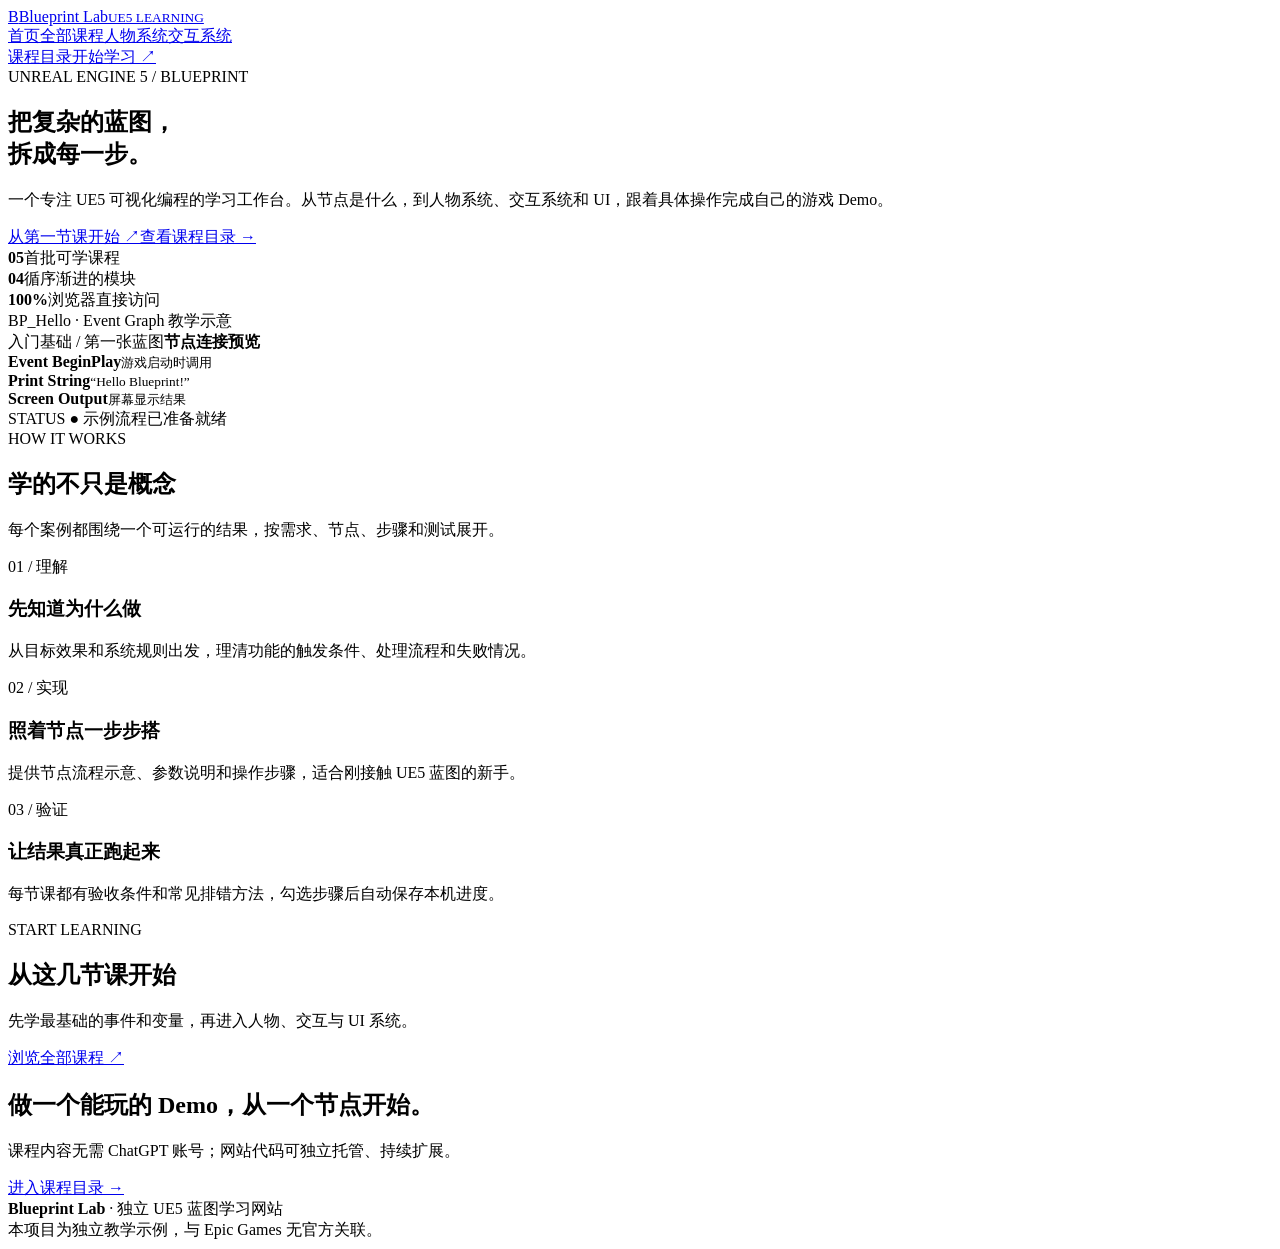
==== index.html @ c19cefcd "Add files via upload" ====
<!doctype html><html lang="zh-CN"><head><meta charset="utf-8"><meta name="viewport" content="width=device-width,initial-scale=1"><meta name="theme-color" content="#0b0d11"><meta name="description" content="UE5 Blueprint Lab：从零基础出发，逐步掌握 Unreal Engine 蓝图、人物系统和交互系统。独立开放的教程网站。"><title>UE5 Blueprint Lab — 蓝图学习工作台</title><link rel="icon" href="favicon.svg" type="image/svg+xml"><link rel="stylesheet" href="style.css"></head><body data-page="home">
<header class="site-header"><nav class="wrap nav" aria-label="主导航"><a class="brand" href="index.html"><span class="brand-logo">B</span><span>Blueprint Lab</span><small>UE5 LEARNING</small></a><div class="nav-links"><a class="active" href="index.html">首页</a><a href="courses.html">全部课程</a><a href="courses.html?module=人物系统">人物系统</a><a href="courses.html?module=交互系统">交互系统</a></div><a class="nav-mobile" href="courses.html">课程目录</a><a class="nav-action" href="lesson.html?id=first-blueprint">开始学习 ↗</a></nav></header>
<main><section class="hero"><div class="wrap hero-grid"><div><div class="kicker">UNREAL ENGINE 5 / BLUEPRINT</div><h1>把复杂的蓝图，<br><span>拆成每一步。</span></h1><p class="lead">一个专注 UE5 可视化编程的学习工作台。从节点是什么，到人物系统、交互系统和 UI，跟着具体操作完成自己的游戏 Demo。</p><div class="hero-actions"><a href="lesson.html?id=first-blueprint" class="btn btn-primary">从第一节课开始 <span aria-hidden="true">↗</span></a><a href="courses.html" class="btn btn-secondary">查看课程目录 →</a></div><div class="hero-metrics"><div><strong>05</strong><span>首批可学课程</span></div><div><strong>04</strong><span>循序渐进的模块</span></div><div><strong>100%</strong><span>浏览器直接访问</span></div></div></div>
<div class="mock-window" aria-label="蓝图节点教学界面预览"><div class="mock-title"><span class="dots"><i></i><i></i><i></i></span> BP_Hello · Event Graph <span style="margin-left:auto">教学示意</span></div><div class="mock-pad"><div class="mock-info"><span>入门基础 / 第一张蓝图</span><b>节点连接预览</b></div><div class="mock-graph"><div class="mock-node"><b>Event BeginPlay</b><small>游戏启动时调用</small></div><div class="mock-edge"></div><div class="mock-node"><b>Print String</b><small>“Hello Blueprint!”</small></div><div class="mock-edge"></div><div class="mock-node"><b>Screen Output</b><small>屏幕显示结果</small></div></div><div class="mock-terminal">STATUS <span>● 示例流程已准备就绪</span></div></div></div></div></section>
<section class="section"><div class="wrap"><div class="section-heading"><div><div class="kicker">HOW IT WORKS</div><h2>学的不只是概念</h2><p>每个案例都围绕一个可运行的结果，按需求、节点、步骤和测试展开。</p></div></div><div class="feature-grid"><div class="feature"><span class="feature-index">01 / 理解</span><h3>先知道为什么做</h3><p>从目标效果和系统规则出发，理清功能的触发条件、处理流程和失败情况。</p></div><div class="feature"><span class="feature-index">02 / 实现</span><h3>照着节点一步步搭</h3><p>提供节点流程示意、参数说明和操作步骤，适合刚接触 UE5 蓝图的新手。</p></div><div class="feature"><span class="feature-index">03 / 验证</span><h3>让结果真正跑起来</h3><p>每节课都有验收条件和常见排错方法，勾选步骤后自动保存本机进度。</p></div></div></div></section>
<section class="section" id="courses"><div class="wrap"><div class="section-heading"><div><div class="kicker">START LEARNING</div><h2>从这几节课开始</h2><p>先学最基础的事件和变量，再进入人物、交互与 UI 系统。</p></div><a class="text-link" href="courses.html">浏览全部课程 ↗</a></div><div id="home-courses" class="course-grid"></div></div></section>
<section class="section"><div class="wrap"><div class="strip"><div><h2>做一个能玩的 Demo，从一个节点开始。</h2><p>课程内容无需 ChatGPT 账号；网站代码可独立托管、持续扩展。</p></div><a class="btn btn-primary" href="courses.html">进入课程目录 →</a></div></div></section></main>
<footer class="site-footer"><div class="wrap footer-inner"><div><strong>Blueprint Lab</strong> · 独立 UE5 蓝图学习网站</div><div>本项目为独立教学示例，与 Epic Games 无官方关联。</div></div></footer>
<noscript><div class="noscript">请开启 JavaScript 来浏览课程卡片；你也可以直接打开 <a href="lesson.html?id=first-blueprint">第一课</a>。</div></noscript><script src="data.js" defer></script><script src="app.js" defer></script></body></html>
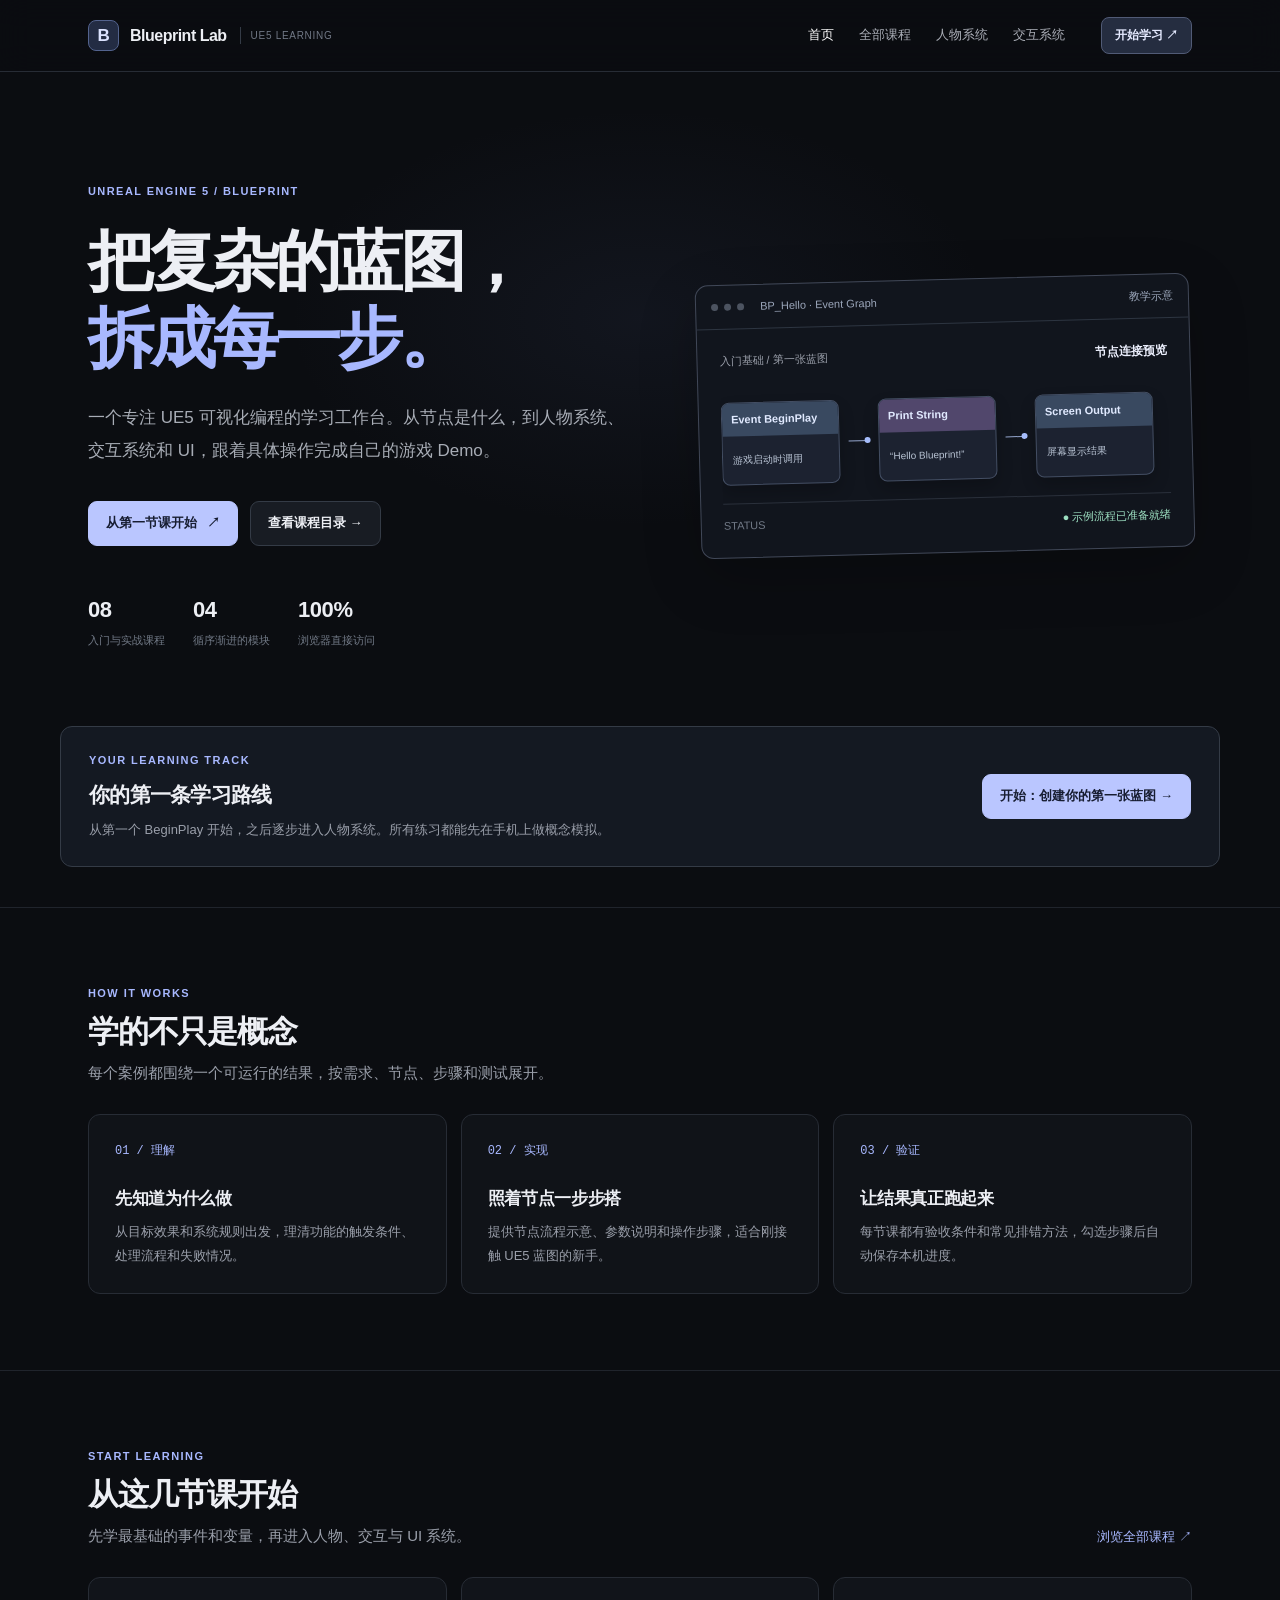
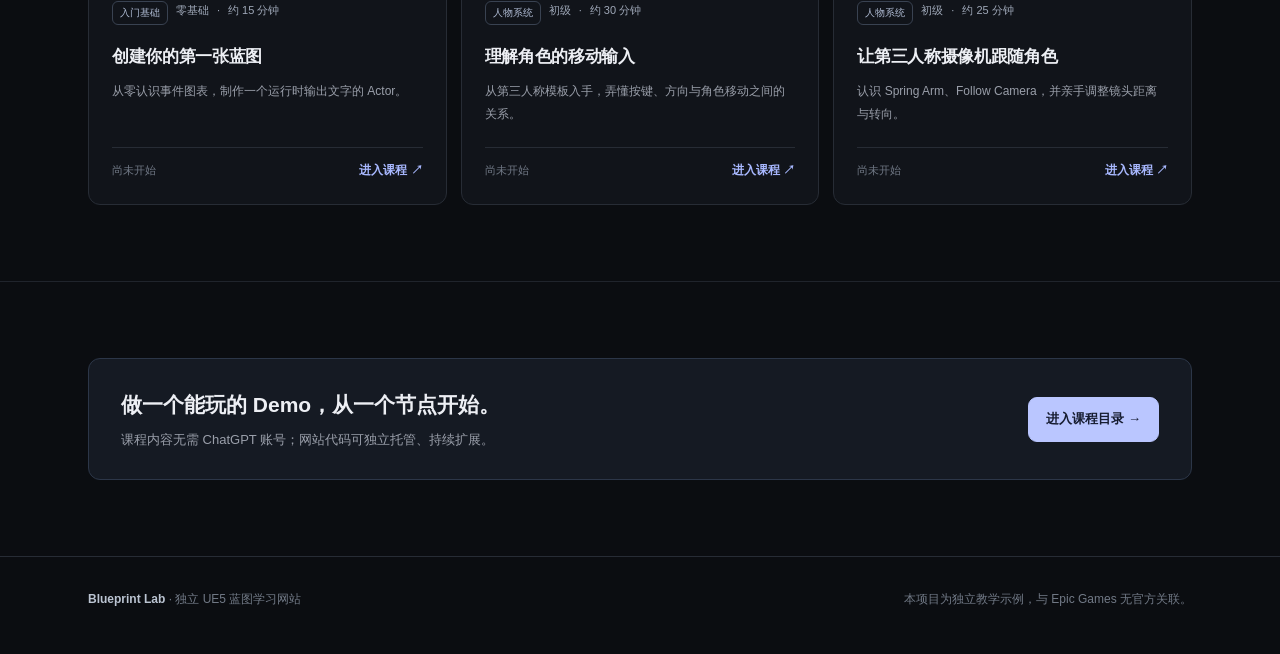
==== commit 7eb42b31: "feat: release Blueprint Lab v0.2 interactive lessons and restore website assets" ====
--- a/index.html
+++ b/index.html
@@ -1,9 +1,10 @@
-<!doctype html><html lang="zh-CN"><head><meta charset="utf-8"><meta name="viewport" content="width=device-width,initial-scale=1"><meta name="theme-color" content="#0b0d11"><meta name="description" content="UE5 Blueprint Lab：从零基础出发，逐步掌握 Unreal Engine 蓝图、人物系统和交互系统。独立开放的教程网站。"><title>UE5 Blueprint Lab — 蓝图学习工作台</title><link rel="icon" href="favicon.svg" type="image/svg+xml"><link rel="stylesheet" href="style.css"></head><body data-page="home">
+<!doctype html><html lang="zh-CN"><head><meta charset="utf-8"><meta name="viewport" content="width=device-width,initial-scale=1"><meta name="theme-color" content="#0b0d11"><meta name="description" content="UE5 Blueprint Lab：从零基础出发，逐步掌握 Unreal Engine 蓝图、人物系统和交互系统。独立开放的教程网站。"><title>UE5 Blueprint Lab — 蓝图学习工作台</title><link rel="icon" href="favicon.svg" type="image/svg+xml"><link rel="stylesheet" href="style.css?v=2"></head><body data-page="home">
 <header class="site-header"><nav class="wrap nav" aria-label="主导航"><a class="brand" href="index.html"><span class="brand-logo">B</span><span>Blueprint Lab</span><small>UE5 LEARNING</small></a><div class="nav-links"><a class="active" href="index.html">首页</a><a href="courses.html">全部课程</a><a href="courses.html?module=人物系统">人物系统</a><a href="courses.html?module=交互系统">交互系统</a></div><a class="nav-mobile" href="courses.html">课程目录</a><a class="nav-action" href="lesson.html?id=first-blueprint">开始学习 ↗</a></nav></header>
-<main><section class="hero"><div class="wrap hero-grid"><div><div class="kicker">UNREAL ENGINE 5 / BLUEPRINT</div><h1>把复杂的蓝图，<br><span>拆成每一步。</span></h1><p class="lead">一个专注 UE5 可视化编程的学习工作台。从节点是什么，到人物系统、交互系统和 UI，跟着具体操作完成自己的游戏 Demo。</p><div class="hero-actions"><a href="lesson.html?id=first-blueprint" class="btn btn-primary">从第一节课开始 <span aria-hidden="true">↗</span></a><a href="courses.html" class="btn btn-secondary">查看课程目录 →</a></div><div class="hero-metrics"><div><strong>05</strong><span>首批可学课程</span></div><div><strong>04</strong><span>循序渐进的模块</span></div><div><strong>100%</strong><span>浏览器直接访问</span></div></div></div>
+<main><section class="hero"><div class="wrap hero-grid"><div><div class="kicker">UNREAL ENGINE 5 / BLUEPRINT</div><h1>把复杂的蓝图，<br><span>拆成每一步。</span></h1><p class="lead">一个专注 UE5 可视化编程的学习工作台。从节点是什么，到人物系统、交互系统和 UI，跟着具体操作完成自己的游戏 Demo。</p><div class="hero-actions"><a href="lesson.html?id=first-blueprint" class="btn btn-primary">从第一节课开始 <span aria-hidden="true">↗</span></a><a href="courses.html" class="btn btn-secondary">查看课程目录 →</a></div><div class="hero-metrics"><div><strong>08</strong><span>入门与实战课程</span></div><div><strong>04</strong><span>循序渐进的模块</span></div><div><strong>100%</strong><span>浏览器直接访问</span></div></div></div>
 <div class="mock-window" aria-label="蓝图节点教学界面预览"><div class="mock-title"><span class="dots"><i></i><i></i><i></i></span> BP_Hello · Event Graph <span style="margin-left:auto">教学示意</span></div><div class="mock-pad"><div class="mock-info"><span>入门基础 / 第一张蓝图</span><b>节点连接预览</b></div><div class="mock-graph"><div class="mock-node"><b>Event BeginPlay</b><small>游戏启动时调用</small></div><div class="mock-edge"></div><div class="mock-node"><b>Print String</b><small>“Hello Blueprint!”</small></div><div class="mock-edge"></div><div class="mock-node"><b>Screen Output</b><small>屏幕显示结果</small></div></div><div class="mock-terminal">STATUS <span>● 示例流程已准备就绪</span></div></div></div></div></section>
+<section class="wrap home-continue" id="learning-return" aria-label="学习进度"></section>
 <section class="section"><div class="wrap"><div class="section-heading"><div><div class="kicker">HOW IT WORKS</div><h2>学的不只是概念</h2><p>每个案例都围绕一个可运行的结果，按需求、节点、步骤和测试展开。</p></div></div><div class="feature-grid"><div class="feature"><span class="feature-index">01 / 理解</span><h3>先知道为什么做</h3><p>从目标效果和系统规则出发，理清功能的触发条件、处理流程和失败情况。</p></div><div class="feature"><span class="feature-index">02 / 实现</span><h3>照着节点一步步搭</h3><p>提供节点流程示意、参数说明和操作步骤，适合刚接触 UE5 蓝图的新手。</p></div><div class="feature"><span class="feature-index">03 / 验证</span><h3>让结果真正跑起来</h3><p>每节课都有验收条件和常见排错方法，勾选步骤后自动保存本机进度。</p></div></div></div></section>
 <section class="section" id="courses"><div class="wrap"><div class="section-heading"><div><div class="kicker">START LEARNING</div><h2>从这几节课开始</h2><p>先学最基础的事件和变量，再进入人物、交互与 UI 系统。</p></div><a class="text-link" href="courses.html">浏览全部课程 ↗</a></div><div id="home-courses" class="course-grid"></div></div></section>
 <section class="section"><div class="wrap"><div class="strip"><div><h2>做一个能玩的 Demo，从一个节点开始。</h2><p>课程内容无需 ChatGPT 账号；网站代码可独立托管、持续扩展。</p></div><a class="btn btn-primary" href="courses.html">进入课程目录 →</a></div></div></section></main>
 <footer class="site-footer"><div class="wrap footer-inner"><div><strong>Blueprint Lab</strong> · 独立 UE5 蓝图学习网站</div><div>本项目为独立教学示例，与 Epic Games 无官方关联。</div></div></footer>
-<noscript><div class="noscript">请开启 JavaScript 来浏览课程卡片；你也可以直接打开 <a href="lesson.html?id=first-blueprint">第一课</a>。</div></noscript><script src="data.js" defer></script><script src="app.js" defer></script></body></html>
+<noscript><div class="noscript">请开启 JavaScript 来浏览课程卡片；你也可以直接打开 <a href="lesson.html?id=first-blueprint">第一课</a>。</div></noscript><script src="data.js?v=2" defer></script><script src="app.js?v=2" defer></script></body></html>
--- a/style.css
+++ b/style.css
@@ -0,0 +1,56 @@
+:root{color-scheme:dark;--bg:#0b0d11;--panel:#11141a;--panel-2:#151923;--panel-3:#1b202a;--line:#272c35;--line2:#343b46;--text:#edeff4;--muted:#9a9faa;--dim:#717986;--accent:#a8b8ff;--accent2:#7f97fc;--green:#9cdec0;--round:12px;--width:1160px;--shadow:0 20px 60px rgba(0,0,0,.20)}
+*{box-sizing:border-box}html{scroll-behavior:smooth}body{margin:0;background:var(--bg);color:var(--text);font:15px/1.75 -apple-system,BlinkMacSystemFont,"Segoe UI",Roboto,"PingFang SC","Microsoft YaHei",sans-serif;-webkit-font-smoothing:antialiased}a{color:inherit;text-decoration:none}button,input{font:inherit}button{cursor:pointer}::selection{background:#35436e;color:#fff}.wrap{max-width:var(--width);margin:0 auto;padding:0 28px}
+.site-header{height:72px;position:sticky;top:0;z-index:50;background:rgba(11,13,17,.92);backdrop-filter:blur(16px);border-bottom:1px solid var(--line)}.nav{height:100%;display:flex;align-items:center;gap:36px}.brand{display:flex;align-items:center;gap:11px;font-weight:720;letter-spacing:-.5px;font-size:16px;white-space:nowrap}.brand-logo{width:31px;height:31px;border:1px solid #53638e;border-radius:8px;background:#232c43;display:grid;place-items:center;color:#dce3ff;font-weight:800;font-size:17px}.brand small{font-weight:500;letter-spacing:.07em;color:var(--dim);font-size:10px;border-left:1px solid var(--line2);padding-left:10px;margin-left:2px}.nav-links{display:flex;align-items:center;gap:25px;margin-left:auto}.nav-links a{font-size:13px;color:#a9adb6;transition:color .15s}.nav-links a:hover,.nav-links a.active{color:white}.nav-action{border:1px solid #515b76;background:#252d40;color:#e5eaff;border-radius:8px;padding:7px 13px;font-size:12px;font-weight:620;white-space:nowrap}.nav-action:hover{background:#313d59}.nav-mobile{display:none}
+.kicker{font-weight:680;color:var(--accent);letter-spacing:.13em;text-transform:uppercase;font-size:11px}.hero{padding:110px 0 76px;position:relative;overflow:hidden}.hero:before{content:"";position:absolute;left:50%;top:26px;width:740px;height:440px;transform:translateX(-50%);background:radial-gradient(ellipse,rgba(71,84,127,.12),transparent 67%);pointer-events:none}.hero-grid{position:relative;display:grid;grid-template-columns:1fr .91fr;gap:68px;align-items:center}.hero h1{font-size:clamp(40px,5.2vw,66px);line-height:1.17;letter-spacing:-.055em;margin:22px 0 23px;font-weight:740}.hero h1 span{color:var(--accent)}.lead{font-size:17px;color:#a8adb6;line-height:1.95;max-width:540px;margin:0}.hero-actions{display:flex;gap:12px;margin-top:34px;flex-wrap:wrap}.btn{display:inline-flex;gap:10px;align-items:center;justify-content:center;border-radius:9px;padding:10px 17px;font-size:13px;font-weight:680;transition:background .2s,border-color .2s,transform .2s}.btn:hover{transform:translateY(-1px)}.btn-primary{background:#bac6ff;color:#171d31;border:1px solid #bac6ff}.btn-primary:hover{background:#d0d7ff}.btn-secondary{background:#181c23;color:var(--text);border:1px solid var(--line2)}.btn-secondary:hover{background:#222833}.hero-metrics{display:flex;gap:28px;margin-top:45px;flex-wrap:wrap}.hero-metrics div{display:flex;flex-direction:column;gap:2px}.hero-metrics strong{font-size:22px;font-weight:700;letter-spacing:-.02em}.hero-metrics span{color:var(--dim);font-size:11px}
+.mock-window{border:1px solid #414858;border-radius:13px;background:#11151d;box-shadow:var(--shadow);overflow:hidden;min-width:0;transform:rotate(-1.5deg)}.mock-title{height:44px;display:flex;align-items:center;gap:8px;border-bottom:1px solid #2d3541;padding:0 15px;color:#9ba6ba;font-size:11px}.dots{display:flex;gap:6px;margin-right:8px}.dots i{width:7px;height:7px;background:#4c5360;border-radius:50%}.mock-pad{padding:22px}.mock-info{display:flex;justify-content:space-between;gap:8px;margin-bottom:15px;font-size:11px;color:var(--muted)}.mock-info b{font-size:12px;color:#eceffd}.mock-graph{display:flex;align-items:center;gap:9px;overflow:auto;padding:15px 0 18px}.mock-node{min-width:118px;background:#1c2230;border:1px solid #434e63;border-radius:8px;overflow:hidden;font-size:11px;box-shadow:0 8px 16px #0003}.mock-node b{display:block;background:#394960;padding:7px 9px;font-size:11px;color:#e1eaff}.mock-node:nth-of-type(3) b{background:#51476c}.mock-node small{display:block;padding:15px 10px;color:#b9c4d4;font-size:10px}.mock-edge{min-width:21px;height:1px;background:#93a4cb;position:relative}.mock-edge:after{content:"";height:6px;width:6px;position:absolute;right:-1px;top:-3px;background:#a5bcfa;border-radius:50%}.mock-terminal{display:flex;align-items:center;justify-content:space-between;border-top:1px solid #2a303b;padding-top:12px;color:var(--dim);font-size:11px}.mock-terminal span{color:var(--green)}
+.section{padding:76px 0;border-top:1px solid #20242c}.section-heading{display:flex;justify-content:space-between;gap:20px;align-items:flex-end;margin-bottom:28px}.section-heading h2,.page-heading h1{margin:9px 0 8px;font-size:31px;letter-spacing:-.04em;line-height:1.28}.section-heading p,.page-heading p{color:var(--muted);margin:0;max-width:600px}.text-link{font-size:13px;color:var(--accent);white-space:nowrap}.text-link:hover{text-decoration:underline}.feature-grid{display:grid;grid-template-columns:repeat(3,1fr);gap:14px}.feature{background:#101318;border:1px solid var(--line);padding:26px;border-radius:var(--round)}.feature-index{font-family:ui-monospace,monospace;color:var(--accent);font-size:12px;margin-bottom:22px;display:block}.feature h3{font-size:17px;margin:0 0 6px;letter-spacing:-.02em}.feature p{color:var(--muted);font-size:13px;margin:0;line-height:1.8}.course-grid{display:grid;grid-template-columns:repeat(3,minmax(0,1fr));gap:14px}.course-card{display:flex;flex-direction:column;min-height:222px;border:1px solid var(--line);background:#11141a;border-radius:var(--round);padding:23px;transition:border-color .18s,background .18s,transform .18s}.course-card:hover{background:#161b24;border-color:#63718e;transform:translateY(-2px)}.card-meta{display:flex;flex-wrap:wrap;gap:8px;color:#9fa8b8;font-size:11px;margin-bottom:17px}.pill{display:inline-flex;border:1px solid #394251;border-radius:6px;padding:2px 7px;color:#aebad2;font-size:10px}.course-card h3{margin:0 0 9px;font-size:17px;letter-spacing:-.02em}.course-card p{color:var(--muted);font-size:12px;line-height:1.9;margin:0;flex:1}.course-bottom{display:flex;justify-content:space-between;align-items:center;border-top:1px solid var(--line);margin-top:21px;padding-top:12px;font-size:11px;color:var(--dim)}.course-bottom strong{font-size:12px;color:var(--accent);font-weight:600}.strip{display:flex;justify-content:space-between;gap:20px;align-items:center;padding:28px 32px;background:#151a23;border:1px solid #2c3648;border-radius:12px}.strip h2{margin:0 0 5px;font-size:21px}.strip p{margin:0;color:var(--muted);font-size:13px}.site-footer{border-top:1px solid var(--line);padding:32px 0 44px;color:var(--dim);font-size:12px}.footer-inner{display:flex;gap:16px;justify-content:space-between;align-items:center}.footer-inner strong{color:#bbc4d2}
+.page-top{padding:62px 0 30px}.page-heading h1{font-size:40px}.count-note{font-size:12px;color:var(--dim)}.course-controls{margin:28px 0 22px;display:flex;gap:12px;align-items:center;flex-wrap:wrap}.search{width:330px;max-width:100%;border-radius:8px;background:#161a21;color:var(--text);border:1px solid var(--line2);padding:10px 13px;outline:none}.search:focus{border-color:#7c8aaf}.filters{display:flex;gap:7px;flex-wrap:wrap}.filter{background:#161a21;color:#9ca3ae;border:1px solid #2c313b;border-radius:8px;padding:8px 13px;font-size:12px}.filter.active{background:#2c3652;border-color:#667cbb;color:#e4ebff}.empty-state{padding:50px 10px;text-align:center;color:var(--muted);border:1px dashed var(--line2);border-radius:12px}
+.lesson-layout{display:grid;grid-template-columns:230px minmax(0,1fr);gap:35px;align-items:start;padding:40px 0 90px}.lesson-sidebar{border:1px solid var(--line);background:#11141a;border-radius:11px;padding:17px;position:sticky;top:96px}.lesson-sidebar h2{font-size:11px;text-transform:uppercase;letter-spacing:.1em;color:var(--dim);margin:4px 6px 14px}.sidebar-link{display:block;border-radius:7px;padding:11px 12px;color:#a1a8b5;font-size:12px;line-height:1.5;margin:2px 0}.sidebar-link:hover{background:#1d222d;color:#fff}.sidebar-link.active{background:#27314b;color:#dfe7ff}.sidebar-link small{display:block;color:#778395;font-size:10px;margin-bottom:3px}.sidebar-stat{border-top:1px solid var(--line);margin-top:14px;padding:17px 6px 1px;font-size:11px;color:var(--muted)}.progress-bar{height:5px;border-radius:8px;background:#2b303b;overflow:hidden;margin-top:10px}.progress-fill{background:#afc1ff;height:100%;border-radius:8px;transition:width .25s}
+.crumbs{font-size:11px;color:var(--dim);margin-bottom:22px}.crumbs a{color:#a5acc0}.crumbs span{margin:0 10px}.lesson-head{border-bottom:1px solid var(--line);padding-bottom:28px}.lesson-head h1{font-size:clamp(28px,4.5vw,42px);line-height:1.25;letter-spacing:-.045em;margin:12px 0}.lesson-head>p{max-width:670px;color:var(--muted);margin:0;font-size:15px}.lesson-meta{display:flex;gap:13px;align-items:center;flex-wrap:wrap;color:var(--dim);font-size:11px;margin-top:20px}.lesson-block{margin-top:38px}.lesson-block h2{font-size:22px;letter-spacing:-.03em;margin:0 0 14px}.lesson-block h3{font-size:15px;margin:0 0 6px}.lesson-block p{color:var(--muted);margin:0}.note{padding:17px 20px;border:1px solid #3a4354;background:#171c26;border-radius:10px;color:#bfc8d9;font-size:13px;line-height:1.85}.note strong{color:#e7eeff}.logic-canvas{background:#0f1219;border:1px solid #333a49;border-radius:11px;padding:18px;overflow-x:auto}.logic-top{display:flex;justify-content:space-between;gap:10px;font-size:11px;color:#8994a5;border-bottom:1px solid #292f3b;padding-bottom:12px;margin-bottom:18px}.logic-flow{display:flex;align-items:center;min-width:max-content;gap:14px;padding:10px 6px 21px}.logic-node{width:160px;align-self:stretch;flex-shrink:0;background:#1b222d;border:1px solid #4a576e;border-radius:8px;overflow:hidden}.logic-node-head{background:#344461;padding:7px 10px;color:#e4edff;font-size:10px;font-weight:700}.logic-node:nth-of-type(3n) .logic-node-head{background:#524569}.logic-node strong{display:block;font-size:12px;padding:11px 10px 0;line-height:1.5}.logic-node p{font-size:10px;padding:3px 10px 12px;color:#a9b6c8;line-height:1.6}.logic-line{width:30px;height:2px;background:#8399bf;position:relative;flex-shrink:0}.logic-line:after{content:'›';position:absolute;right:-4px;top:-14px;font-size:20px;color:#a7b9e1}.canvas-foot{font-size:11px;color:#7f8998;margin-top:7px}.step-list{display:grid;gap:11px}.lesson-step{display:flex;align-items:flex-start;gap:15px;background:#12161d;border:1px solid var(--line);border-radius:11px;padding:20px}.step-check{appearance:none;flex:0 0 auto;width:22px;height:22px;border:1px solid #69748a;border-radius:6px;background:#191f2a;margin:2px 0 0;cursor:pointer;position:relative}.step-check:checked{background:#9db3ff;border-color:#9db3ff}.step-check:checked:after{content:'✓';position:absolute;left:4px;top:-4px;color:#142038;font-weight:800;font-size:19px}.step-copy h3{font-size:15px;margin:0 0 7px}.step-copy p{font-size:13px;line-height:1.9;color:#b1b7c3}.step-copy aside{font-size:12px;margin-top:10px;color:#95a9c5}.lesson-step.done{border-color:#344a47}.lesson-step.done .step-copy h3{color:#a6d8c7}.parameter-table{width:100%;border-collapse:collapse;font-size:12px}.parameter-table th{text-align:left;color:#aab6cc;background:#19202a;font-weight:600}.parameter-table th,.parameter-table td{padding:12px 14px;border:1px solid #323845}.parameter-table td{color:#b3bac5}.parameter-table td:first-child{color:#e0e6f2;font-family:ui-monospace,SFMono-Regular,Consolas,monospace;font-size:11px}.faq-item{border-bottom:1px solid var(--line);padding:15px 0}.faq-item strong{display:block;font-size:13px;margin-bottom:4px}.faq-item p{font-size:12px;color:var(--muted);line-height:1.85}.completion{margin-top:40px;background:#171d27;border:1px solid #3c4760;padding:22px;border-radius:11px;display:flex;gap:20px;align-items:center;justify-content:space-between}.completion h3{font-size:16px;margin:0 0 5px}.completion p{color:var(--muted);font-size:12px;margin:0}.completion.done{border-color:#4d7b69;background:#15221f}.completion .btn{flex-shrink:0}.noscript{padding:24px;text-align:center;background:#1f232a;color:#fff}
+@media(max-width:950px){.hero-grid{grid-template-columns:1fr;gap:45px}.hero{padding-top:72px}.mock-window{max-width:620px;transform:none}.course-grid{grid-template-columns:repeat(2,minmax(0,1fr))}.lesson-layout{grid-template-columns:190px minmax(0,1fr);gap:23px}}@media(max-width:680px){.wrap{padding:0 18px}.site-header{height:62px}.nav{gap:12px}.brand{font-size:14px}.brand small{display:none}.nav-links{display:none}.nav-action{margin-left:auto;padding:7px 10px}.nav-mobile{display:inline-flex;align-items:center;padding:3px 4px;color:#b2bdce;font-size:12px}.hero{padding:61px 0 60px}.hero h1{font-size:41px}.lead{font-size:14px}.hero-metrics{gap:23px;margin-top:30px}.mock-pad{padding:12px}.mock-node{min-width:100px}.mock-info{align-items:start}.section{padding:52px 0}.section-heading{align-items:start}.section-heading h2{font-size:26px}.feature-grid,.course-grid{grid-template-columns:1fr}.feature{padding:21px}.course-card{min-height:185px}.strip{align-items:stretch;flex-direction:column;padding:24px}.footer-inner{align-items:start;flex-direction:column}.page-top{padding-top:40px}.page-heading h1{font-size:32px}.search{width:100%}.course-controls{margin-top:23px}.lesson-layout{grid-template-columns:1fr;gap:25px;padding-top:23px}.lesson-sidebar{position:static}.lesson-sidebar .sidebar-list{display:flex;overflow:auto;gap:4px;scrollbar-width:thin}.sidebar-link{min-width:150px}.lesson-head h1{font-size:32px}.lesson-step{padding:15px;gap:12px}.logic-node{width:148px}.completion{align-items:stretch;flex-direction:column}.lesson-block{margin-top:30px}}
+
+/* v0.2: mobile-first learning widgets and continue-learning module */
+.home-continue{border:1px solid var(--line2);border-radius:12px;padding:24px 28px!important;margin-bottom:40px!important;background:#141922;display:flex;align-items:center;gap:24px;justify-content:space-between}
+.home-continue h2{font-size:21px;letter-spacing:-.035em;margin:6px 0}
+.home-continue p{font-size:13px;color:var(--muted);margin:0;max-width:640px}
+.home-continue .btn{flex:0 1 auto;text-align:center}
+.lab-widget{margin-top:14px;background:#10151e;border:1px solid #3a465a;border-radius:12px;padding:22px;color:var(--text)}
+.lab-status{display:flex;flex-direction:column;gap:8px;padding:10px 0 18px}
+.lab-status span{color:var(--muted);font:12px/1.6 ui-monospace,SFMono-Regular,Consolas,monospace}
+.lab-status strong{font:700 clamp(18px,3vw,25px)/1.3 ui-monospace,SFMono-Regular,Consolas,monospace;letter-spacing:-.025em;color:#e4ebff;overflow-wrap:anywhere}
+.lab-controls{display:flex;align-items:center;flex-wrap:wrap;gap:9px;margin:7px 0}
+.lab-btn{border:1px solid #465167;background:#1b2533;color:#e9efff;border-radius:8px;min-height:43px;padding:10px 15px;font-size:13px;font-weight:650;touch-action:manipulation}
+.lab-btn:hover,.lab-btn:focus-visible{background:#2a3950;border-color:#8ea7d8}
+.lab-btn.lab-primary{background:#c3cefc;color:#162037;border-color:#c3cefc}
+.lab-btn.lab-primary:hover{background:#d6deff}
+.lab-widget .lab-disclaimer{font-size:11px;color:#7f8eaa;border-top:1px solid var(--line);margin:20px 0 0;padding-top:13px;line-height:1.75}
+.lab-widget .lab-detail{font-size:12px;color:#a9bad0;line-height:1.75;margin-top:12px}
+.lab-pad{display:grid;grid-template-columns:repeat(3,94px);gap:6px;justify-content:center;max-width:310px;margin:6px auto 12px}
+.lab-pad .lab-btn{padding:8px 4px}
+.lab-meter{width:100%;height:15px;border-radius:6px;border:1px solid #4c5368;background:#28313e;overflow:hidden;margin:4px 0 21px}
+.lab-meter>div{height:100%;background:#95b3e8;transition:width .15s}
+.lab-range-label{display:flex;justify-content:space-between;align-items:center;gap:10px;color:#acbbcf;font-size:13px;padding-bottom:8px}
+.lab-range-label strong{color:#edf1ff;font:700 13px ui-monospace,monospace}
+.lab-widget input[type="range"]{display:block;width:100%;accent-color:#b4c4fa;min-height:36px;margin:5px 0 14px}
+.camera-track{display:flex;align-items:center;justify-content:center;min-height:90px;overflow:auto;gap:0;padding:12px 0;color:#cdd8ee;font-size:12px}
+.camera-avatar,.camera-eye{white-space:nowrap;border-radius:8px;border:1px solid #56617a;background:#253247;padding:8px 12px}
+.camera-eye{background:#293450}
+.camera-arm{width:70px;max-width:100px;height:2px;background:#9db8ea;position:relative;transition:width .15s}
+.camera-arm:after{position:absolute;right:0;top:-4px;content:'';width:8px;height:8px;border-radius:50%;background:#acc7ff}
+.quiz-widget{border:1px solid var(--line);border-radius:11px;padding:22px;background:#12161e}
+.quiz-question{font-size:14px;color:#e2e7f1!important;font-weight:650;margin-bottom:17px!important}
+.quiz-options{display:grid;gap:9px}
+.quiz-option{text-align:left;border:1px solid #353f4f;background:#1a2029;color:#d7dfeb;border-radius:8px;padding:12px 13px;font-size:13px;min-height:44px}
+.quiz-option:hover,.quiz-option:focus-visible{border-color:#8a9ec1;background:#242e40}
+.quiz-option.correct{background:#1c3530;border-color:#649c88;color:#b8eddb}
+.quiz-option.incorrect{background:#3b282c;border-color:#9f676f;color:#ffcdcb}
+.quiz-feedback{font-size:12px!important;color:#b4c0d2!important;margin-top:15px!important;line-height:1.85}
+@media(max-width:680px){
+  .home-continue{margin:0 18px 30px!important;padding:21px!important;display:flex;flex-direction:column;align-items:stretch;gap:16px}
+  .home-continue .btn{width:100%;white-space:normal}
+  .lab-widget,.quiz-widget{padding:15px}
+  .lab-controls{align-items:stretch}
+  .lab-controls .lab-btn{flex:1 1 130px}
+  .lab-status strong{font-size:19px}
+  .lab-pad{grid-template-columns:repeat(3,minmax(0,94px))}
+}
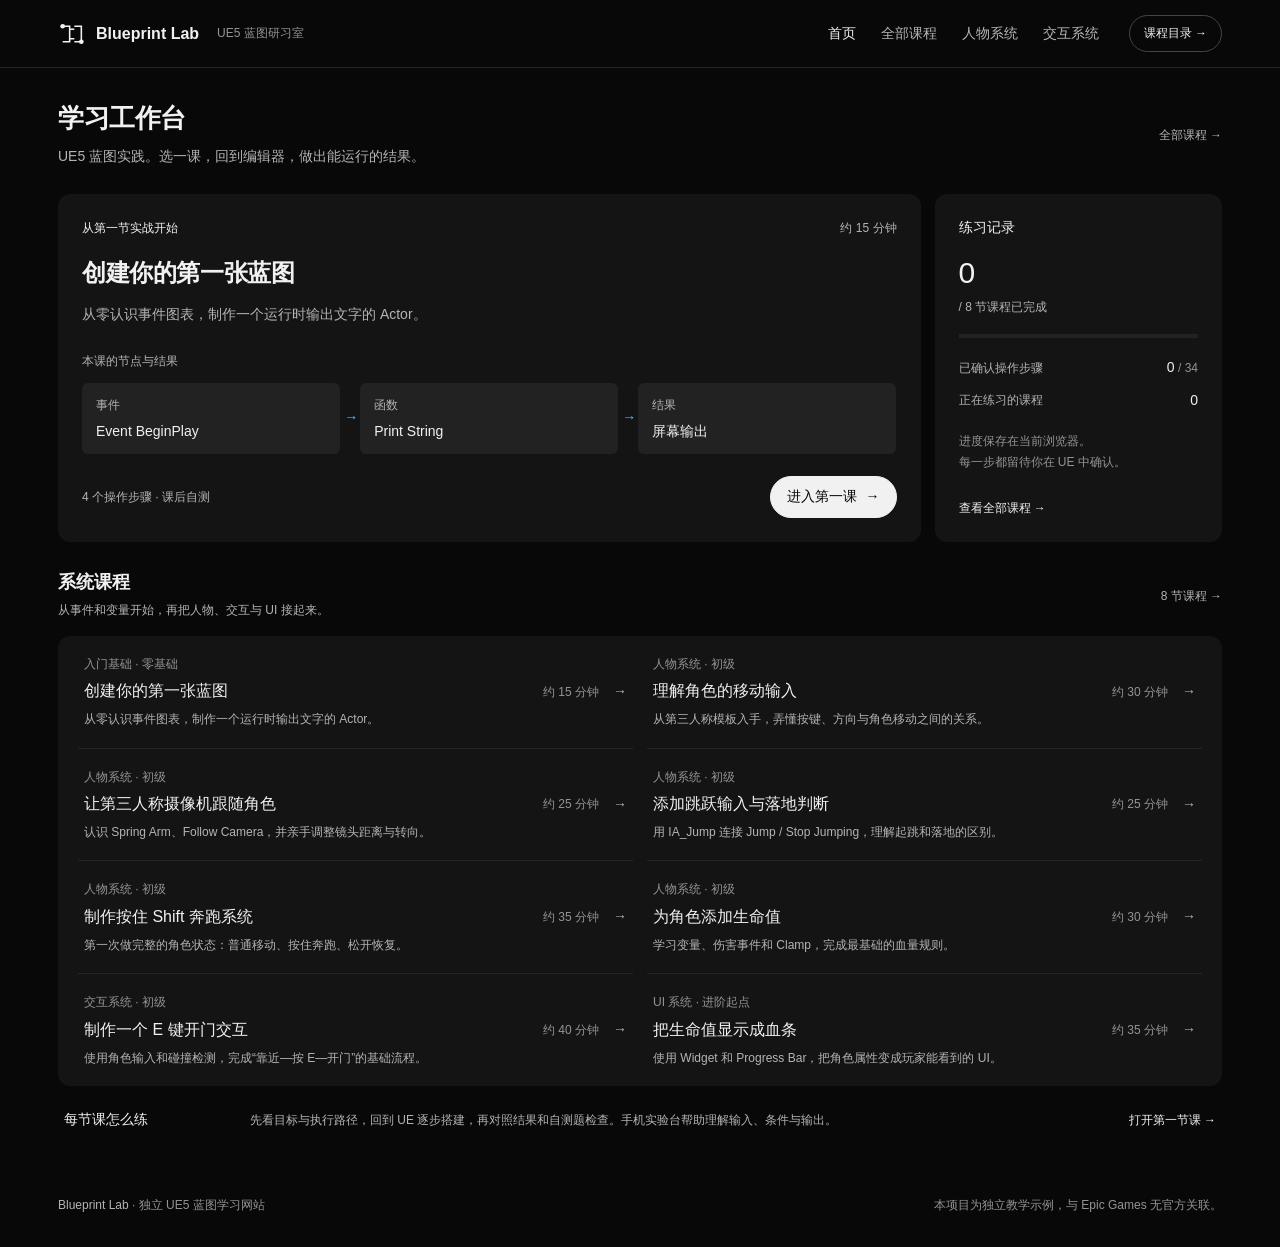
==== commit c782b075: "Restyle Blueprint Lab as a focused learning workspace Replace the promotional hero and decorative tr" ====
--- a/index.html
+++ b/index.html
@@ -1,10 +1,6 @@
-<!doctype html><html lang="zh-CN"><head><meta charset="utf-8"><meta name="viewport" content="width=device-width,initial-scale=1"><meta name="theme-color" content="#0b0d11"><meta name="description" content="UE5 Blueprint Lab：从零基础出发，逐步掌握 Unreal Engine 蓝图、人物系统和交互系统。独立开放的教程网站。"><title>UE5 Blueprint Lab — 蓝图学习工作台</title><link rel="icon" href="favicon.svg" type="image/svg+xml"><link rel="stylesheet" href="style.css?v=2"></head><body data-page="home">
-<header class="site-header"><nav class="wrap nav" aria-label="主导航"><a class="brand" href="index.html"><span class="brand-logo">B</span><span>Blueprint Lab</span><small>UE5 LEARNING</small></a><div class="nav-links"><a class="active" href="index.html">首页</a><a href="courses.html">全部课程</a><a href="courses.html?module=人物系统">人物系统</a><a href="courses.html?module=交互系统">交互系统</a></div><a class="nav-mobile" href="courses.html">课程目录</a><a class="nav-action" href="lesson.html?id=first-blueprint">开始学习 ↗</a></nav></header>
-<main><section class="hero"><div class="wrap hero-grid"><div><div class="kicker">UNREAL ENGINE 5 / BLUEPRINT</div><h1>把复杂的蓝图，<br><span>拆成每一步。</span></h1><p class="lead">一个专注 UE5 可视化编程的学习工作台。从节点是什么，到人物系统、交互系统和 UI，跟着具体操作完成自己的游戏 Demo。</p><div class="hero-actions"><a href="lesson.html?id=first-blueprint" class="btn btn-primary">从第一节课开始 <span aria-hidden="true">↗</span></a><a href="courses.html" class="btn btn-secondary">查看课程目录 →</a></div><div class="hero-metrics"><div><strong>08</strong><span>入门与实战课程</span></div><div><strong>04</strong><span>循序渐进的模块</span></div><div><strong>100%</strong><span>浏览器直接访问</span></div></div></div>
-<div class="mock-window" aria-label="蓝图节点教学界面预览"><div class="mock-title"><span class="dots"><i></i><i></i><i></i></span> BP_Hello · Event Graph <span style="margin-left:auto">教学示意</span></div><div class="mock-pad"><div class="mock-info"><span>入门基础 / 第一张蓝图</span><b>节点连接预览</b></div><div class="mock-graph"><div class="mock-node"><b>Event BeginPlay</b><small>游戏启动时调用</small></div><div class="mock-edge"></div><div class="mock-node"><b>Print String</b><small>“Hello Blueprint!”</small></div><div class="mock-edge"></div><div class="mock-node"><b>Screen Output</b><small>屏幕显示结果</small></div></div><div class="mock-terminal">STATUS <span>● 示例流程已准备就绪</span></div></div></div></div></section>
-<section class="wrap home-continue" id="learning-return" aria-label="学习进度"></section>
-<section class="section"><div class="wrap"><div class="section-heading"><div><div class="kicker">HOW IT WORKS</div><h2>学的不只是概念</h2><p>每个案例都围绕一个可运行的结果，按需求、节点、步骤和测试展开。</p></div></div><div class="feature-grid"><div class="feature"><span class="feature-index">01 / 理解</span><h3>先知道为什么做</h3><p>从目标效果和系统规则出发，理清功能的触发条件、处理流程和失败情况。</p></div><div class="feature"><span class="feature-index">02 / 实现</span><h3>照着节点一步步搭</h3><p>提供节点流程示意、参数说明和操作步骤，适合刚接触 UE5 蓝图的新手。</p></div><div class="feature"><span class="feature-index">03 / 验证</span><h3>让结果真正跑起来</h3><p>每节课都有验收条件和常见排错方法，勾选步骤后自动保存本机进度。</p></div></div></div></section>
-<section class="section" id="courses"><div class="wrap"><div class="section-heading"><div><div class="kicker">START LEARNING</div><h2>从这几节课开始</h2><p>先学最基础的事件和变量，再进入人物、交互与 UI 系统。</p></div><a class="text-link" href="courses.html">浏览全部课程 ↗</a></div><div id="home-courses" class="course-grid"></div></div></section>
-<section class="section"><div class="wrap"><div class="strip"><div><h2>做一个能玩的 Demo，从一个节点开始。</h2><p>课程内容无需 ChatGPT 账号；网站代码可独立托管、持续扩展。</p></div><a class="btn btn-primary" href="courses.html">进入课程目录 →</a></div></div></section></main>
+<!doctype html><html lang="zh-CN"><head><meta charset="utf-8"><meta name="viewport" content="width=device-width,initial-scale=1"><meta name="theme-color" content="#080808"><meta name="description" content="UE5 Blueprint Lab：从零基础出发，逐步掌握 Unreal Engine 蓝图、人物系统和交互系统。独立开放的教程网站。"><title>学习工作台 — Blueprint Lab</title><link rel="icon" href="favicon.svg" type="image/svg+xml"><link rel="stylesheet" href="style.css?v=2.2"></head><body data-page="home">
+<header class="site-header"><nav class="wrap nav" aria-label="主导航"><a class="brand" href="index.html"><svg class="brand-logo" viewBox="0 0 36 36" fill="none" aria-hidden="true"><path d="M6 8h9v20H6M21 8h9v20h-9M15 12h6m-6 12h6" stroke="currentColor" stroke-width="2"/><circle cx="6" cy="8" r="3" fill="currentColor"/><circle cx="30" cy="28" r="3" fill="currentColor"/></svg><span>Blueprint Lab</span><small>UE5 蓝图研习室</small></a><div class="nav-links"><a class="active" href="index.html">首页</a><a href="courses.html">全部课程</a><a href="courses.html?module=人物系统">人物系统</a><a href="courses.html?module=交互系统">交互系统</a></div><a class="nav-mobile" href="courses.html">课程目录</a><a class="nav-action" href="courses.html">课程目录 →</a></nav></header>
+<main class="wrap workbench"><div class="workspace-title"><div><h1>学习工作台</h1><p>UE5 蓝图实践。选一课，回到编辑器，做出能运行的结果。</p></div><a class="text-link" href="courses.html">全部课程 →</a></div><div class="home-continue" id="learning-return"><section class="focus-lesson"><div class="focus-context"><span>从第一节实战开始</span><span>约 15 分钟</span></div><h2>创建你的第一张蓝图</h2><p>从零认识事件图表，制作一个运行时输出文字的 Actor。</p><a class="btn btn-primary" href="lesson.html?id=first-blueprint">进入第一课 →</a></section></div><section class="course-directory" aria-labelledby="home-course-title"><div class="section-heading"><div><h2 id="home-course-title">系统课程</h2><p>从事件和变量开始，再把人物、交互与 UI 接起来。</p></div><a class="text-link" href="courses.html">8 节课程 →</a></div><div id="home-courses" class="course-grid"><a class="course-card" href="lesson.html?id=first-blueprint"><div class="course-identity"><span class="card-meta">入门基础 · 零基础</span><h3>创建你的第一张蓝图</h3><p>从零认识事件图表，制作一个运行时输出文字的 Actor。</p></div><span class="course-state">约 15 分钟</span><span class="course-arrow" aria-hidden="true">→</span></a><a class="course-card" href="lesson.html?id=character-move"><div class="course-identity"><span class="card-meta">人物系统 · 初级</span><h3>理解角色的移动输入</h3><p>从第三人称模板入手，弄懂按键、方向与角色移动之间的关系。</p></div><span class="course-state">约 30 分钟</span><span class="course-arrow" aria-hidden="true">→</span></a><a class="course-card" href="lesson.html?id=camera-follow"><div class="course-identity"><span class="card-meta">人物系统 · 初级</span><h3>让第三人称摄像机跟随角色</h3><p>认识 Spring Arm、Follow Camera，并亲手调整镜头距离与转向。</p></div><span class="course-state">约 25 分钟</span><span class="course-arrow" aria-hidden="true">→</span></a><a class="course-card" href="lesson.html?id=character-jump"><div class="course-identity"><span class="card-meta">人物系统 · 初级</span><h3>添加跳跃输入与落地判断</h3><p>用 IA_Jump 连接 Jump / Stop Jumping，理解起跳和落地的区别。</p></div><span class="course-state">约 25 分钟</span><span class="course-arrow" aria-hidden="true">→</span></a><a class="course-card" href="lesson.html?id=character-sprint"><div class="course-identity"><span class="card-meta">人物系统 · 初级</span><h3>制作按住 Shift 奔跑系统</h3><p>第一次做完整的角色状态：普通移动、按住奔跑、松开恢复。</p></div><span class="course-state">约 35 分钟</span><span class="course-arrow" aria-hidden="true">→</span></a><a class="course-card" href="lesson.html?id=health-variables"><div class="course-identity"><span class="card-meta">人物系统 · 初级</span><h3>为角色添加生命值</h3><p>学习变量、伤害事件和 Clamp，完成最基础的血量规则。</p></div><span class="course-state">约 30 分钟</span><span class="course-arrow" aria-hidden="true">→</span></a><a class="course-card" href="lesson.html?id=door-interaction"><div class="course-identity"><span class="card-meta">交互系统 · 初级</span><h3>制作一个 E 键开门交互</h3><p>使用角色输入和碰撞检测，完成“靠近—按 E—开门”的基础流程。</p></div><span class="course-state">约 40 分钟</span><span class="course-arrow" aria-hidden="true">→</span></a><a class="course-card" href="lesson.html?id=health-ui"><div class="course-identity"><span class="card-meta">UI 系统 · 进阶起点</span><h3>把生命值显示成血条</h3><p>使用 Widget 和 Progress Bar，把角色属性变成玩家能看到的 UI。</p></div><span class="course-state">约 35 分钟</span><span class="course-arrow" aria-hidden="true">→</span></a></div></section><section class="practice-guide" aria-labelledby="guide-title"><h2 id="guide-title">每节课怎么练</h2><p>先看目标与执行路径，回到 UE 逐步搭建，再对照结果和自测题检查。手机实验台帮助理解输入、条件与输出。</p><a href="lesson.html?id=first-blueprint">打开第一节课 →</a></section></main>
 <footer class="site-footer"><div class="wrap footer-inner"><div><strong>Blueprint Lab</strong> · 独立 UE5 蓝图学习网站</div><div>本项目为独立教学示例，与 Epic Games 无官方关联。</div></div></footer>
-<noscript><div class="noscript">请开启 JavaScript 来浏览课程卡片；你也可以直接打开 <a href="lesson.html?id=first-blueprint">第一课</a>。</div></noscript><script src="data.js?v=2" defer></script><script src="app.js?v=2" defer></script></body></html>
+<noscript><div class="noscript">请开启 JavaScript 来浏览课程卡片；你也可以直接打开 <a href="lesson.html?id=first-blueprint">第一课</a>。</div></noscript><script src="data.js?v=2" defer></script><script src="app.js?v=2.2" defer></script></body></html>
+
--- a/style.css
+++ b/style.css
@@ -1,56 +1,197 @@
-:root{color-scheme:dark;--bg:#0b0d11;--panel:#11141a;--panel-2:#151923;--panel-3:#1b202a;--line:#272c35;--line2:#343b46;--text:#edeff4;--muted:#9a9faa;--dim:#717986;--accent:#a8b8ff;--accent2:#7f97fc;--green:#9cdec0;--round:12px;--width:1160px;--shadow:0 20px 60px rgba(0,0,0,.20)}
-*{box-sizing:border-box}html{scroll-behavior:smooth}body{margin:0;background:var(--bg);color:var(--text);font:15px/1.75 -apple-system,BlinkMacSystemFont,"Segoe UI",Roboto,"PingFang SC","Microsoft YaHei",sans-serif;-webkit-font-smoothing:antialiased}a{color:inherit;text-decoration:none}button,input{font:inherit}button{cursor:pointer}::selection{background:#35436e;color:#fff}.wrap{max-width:var(--width);margin:0 auto;padding:0 28px}
-.site-header{height:72px;position:sticky;top:0;z-index:50;background:rgba(11,13,17,.92);backdrop-filter:blur(16px);border-bottom:1px solid var(--line)}.nav{height:100%;display:flex;align-items:center;gap:36px}.brand{display:flex;align-items:center;gap:11px;font-weight:720;letter-spacing:-.5px;font-size:16px;white-space:nowrap}.brand-logo{width:31px;height:31px;border:1px solid #53638e;border-radius:8px;background:#232c43;display:grid;place-items:center;color:#dce3ff;font-weight:800;font-size:17px}.brand small{font-weight:500;letter-spacing:.07em;color:var(--dim);font-size:10px;border-left:1px solid var(--line2);padding-left:10px;margin-left:2px}.nav-links{display:flex;align-items:center;gap:25px;margin-left:auto}.nav-links a{font-size:13px;color:#a9adb6;transition:color .15s}.nav-links a:hover,.nav-links a.active{color:white}.nav-action{border:1px solid #515b76;background:#252d40;color:#e5eaff;border-radius:8px;padding:7px 13px;font-size:12px;font-weight:620;white-space:nowrap}.nav-action:hover{background:#313d59}.nav-mobile{display:none}
-.kicker{font-weight:680;color:var(--accent);letter-spacing:.13em;text-transform:uppercase;font-size:11px}.hero{padding:110px 0 76px;position:relative;overflow:hidden}.hero:before{content:"";position:absolute;left:50%;top:26px;width:740px;height:440px;transform:translateX(-50%);background:radial-gradient(ellipse,rgba(71,84,127,.12),transparent 67%);pointer-events:none}.hero-grid{position:relative;display:grid;grid-template-columns:1fr .91fr;gap:68px;align-items:center}.hero h1{font-size:clamp(40px,5.2vw,66px);line-height:1.17;letter-spacing:-.055em;margin:22px 0 23px;font-weight:740}.hero h1 span{color:var(--accent)}.lead{font-size:17px;color:#a8adb6;line-height:1.95;max-width:540px;margin:0}.hero-actions{display:flex;gap:12px;margin-top:34px;flex-wrap:wrap}.btn{display:inline-flex;gap:10px;align-items:center;justify-content:center;border-radius:9px;padding:10px 17px;font-size:13px;font-weight:680;transition:background .2s,border-color .2s,transform .2s}.btn:hover{transform:translateY(-1px)}.btn-primary{background:#bac6ff;color:#171d31;border:1px solid #bac6ff}.btn-primary:hover{background:#d0d7ff}.btn-secondary{background:#181c23;color:var(--text);border:1px solid var(--line2)}.btn-secondary:hover{background:#222833}.hero-metrics{display:flex;gap:28px;margin-top:45px;flex-wrap:wrap}.hero-metrics div{display:flex;flex-direction:column;gap:2px}.hero-metrics strong{font-size:22px;font-weight:700;letter-spacing:-.02em}.hero-metrics span{color:var(--dim);font-size:11px}
-.mock-window{border:1px solid #414858;border-radius:13px;background:#11151d;box-shadow:var(--shadow);overflow:hidden;min-width:0;transform:rotate(-1.5deg)}.mock-title{height:44px;display:flex;align-items:center;gap:8px;border-bottom:1px solid #2d3541;padding:0 15px;color:#9ba6ba;font-size:11px}.dots{display:flex;gap:6px;margin-right:8px}.dots i{width:7px;height:7px;background:#4c5360;border-radius:50%}.mock-pad{padding:22px}.mock-info{display:flex;justify-content:space-between;gap:8px;margin-bottom:15px;font-size:11px;color:var(--muted)}.mock-info b{font-size:12px;color:#eceffd}.mock-graph{display:flex;align-items:center;gap:9px;overflow:auto;padding:15px 0 18px}.mock-node{min-width:118px;background:#1c2230;border:1px solid #434e63;border-radius:8px;overflow:hidden;font-size:11px;box-shadow:0 8px 16px #0003}.mock-node b{display:block;background:#394960;padding:7px 9px;font-size:11px;color:#e1eaff}.mock-node:nth-of-type(3) b{background:#51476c}.mock-node small{display:block;padding:15px 10px;color:#b9c4d4;font-size:10px}.mock-edge{min-width:21px;height:1px;background:#93a4cb;position:relative}.mock-edge:after{content:"";height:6px;width:6px;position:absolute;right:-1px;top:-3px;background:#a5bcfa;border-radius:50%}.mock-terminal{display:flex;align-items:center;justify-content:space-between;border-top:1px solid #2a303b;padding-top:12px;color:var(--dim);font-size:11px}.mock-terminal span{color:var(--green)}
-.section{padding:76px 0;border-top:1px solid #20242c}.section-heading{display:flex;justify-content:space-between;gap:20px;align-items:flex-end;margin-bottom:28px}.section-heading h2,.page-heading h1{margin:9px 0 8px;font-size:31px;letter-spacing:-.04em;line-height:1.28}.section-heading p,.page-heading p{color:var(--muted);margin:0;max-width:600px}.text-link{font-size:13px;color:var(--accent);white-space:nowrap}.text-link:hover{text-decoration:underline}.feature-grid{display:grid;grid-template-columns:repeat(3,1fr);gap:14px}.feature{background:#101318;border:1px solid var(--line);padding:26px;border-radius:var(--round)}.feature-index{font-family:ui-monospace,monospace;color:var(--accent);font-size:12px;margin-bottom:22px;display:block}.feature h3{font-size:17px;margin:0 0 6px;letter-spacing:-.02em}.feature p{color:var(--muted);font-size:13px;margin:0;line-height:1.8}.course-grid{display:grid;grid-template-columns:repeat(3,minmax(0,1fr));gap:14px}.course-card{display:flex;flex-direction:column;min-height:222px;border:1px solid var(--line);background:#11141a;border-radius:var(--round);padding:23px;transition:border-color .18s,background .18s,transform .18s}.course-card:hover{background:#161b24;border-color:#63718e;transform:translateY(-2px)}.card-meta{display:flex;flex-wrap:wrap;gap:8px;color:#9fa8b8;font-size:11px;margin-bottom:17px}.pill{display:inline-flex;border:1px solid #394251;border-radius:6px;padding:2px 7px;color:#aebad2;font-size:10px}.course-card h3{margin:0 0 9px;font-size:17px;letter-spacing:-.02em}.course-card p{color:var(--muted);font-size:12px;line-height:1.9;margin:0;flex:1}.course-bottom{display:flex;justify-content:space-between;align-items:center;border-top:1px solid var(--line);margin-top:21px;padding-top:12px;font-size:11px;color:var(--dim)}.course-bottom strong{font-size:12px;color:var(--accent);font-weight:600}.strip{display:flex;justify-content:space-between;gap:20px;align-items:center;padding:28px 32px;background:#151a23;border:1px solid #2c3648;border-radius:12px}.strip h2{margin:0 0 5px;font-size:21px}.strip p{margin:0;color:var(--muted);font-size:13px}.site-footer{border-top:1px solid var(--line);padding:32px 0 44px;color:var(--dim);font-size:12px}.footer-inner{display:flex;gap:16px;justify-content:space-between;align-items:center}.footer-inner strong{color:#bbc4d2}
-.page-top{padding:62px 0 30px}.page-heading h1{font-size:40px}.count-note{font-size:12px;color:var(--dim)}.course-controls{margin:28px 0 22px;display:flex;gap:12px;align-items:center;flex-wrap:wrap}.search{width:330px;max-width:100%;border-radius:8px;background:#161a21;color:var(--text);border:1px solid var(--line2);padding:10px 13px;outline:none}.search:focus{border-color:#7c8aaf}.filters{display:flex;gap:7px;flex-wrap:wrap}.filter{background:#161a21;color:#9ca3ae;border:1px solid #2c313b;border-radius:8px;padding:8px 13px;font-size:12px}.filter.active{background:#2c3652;border-color:#667cbb;color:#e4ebff}.empty-state{padding:50px 10px;text-align:center;color:var(--muted);border:1px dashed var(--line2);border-radius:12px}
-.lesson-layout{display:grid;grid-template-columns:230px minmax(0,1fr);gap:35px;align-items:start;padding:40px 0 90px}.lesson-sidebar{border:1px solid var(--line);background:#11141a;border-radius:11px;padding:17px;position:sticky;top:96px}.lesson-sidebar h2{font-size:11px;text-transform:uppercase;letter-spacing:.1em;color:var(--dim);margin:4px 6px 14px}.sidebar-link{display:block;border-radius:7px;padding:11px 12px;color:#a1a8b5;font-size:12px;line-height:1.5;margin:2px 0}.sidebar-link:hover{background:#1d222d;color:#fff}.sidebar-link.active{background:#27314b;color:#dfe7ff}.sidebar-link small{display:block;color:#778395;font-size:10px;margin-bottom:3px}.sidebar-stat{border-top:1px solid var(--line);margin-top:14px;padding:17px 6px 1px;font-size:11px;color:var(--muted)}.progress-bar{height:5px;border-radius:8px;background:#2b303b;overflow:hidden;margin-top:10px}.progress-fill{background:#afc1ff;height:100%;border-radius:8px;transition:width .25s}
-.crumbs{font-size:11px;color:var(--dim);margin-bottom:22px}.crumbs a{color:#a5acc0}.crumbs span{margin:0 10px}.lesson-head{border-bottom:1px solid var(--line);padding-bottom:28px}.lesson-head h1{font-size:clamp(28px,4.5vw,42px);line-height:1.25;letter-spacing:-.045em;margin:12px 0}.lesson-head>p{max-width:670px;color:var(--muted);margin:0;font-size:15px}.lesson-meta{display:flex;gap:13px;align-items:center;flex-wrap:wrap;color:var(--dim);font-size:11px;margin-top:20px}.lesson-block{margin-top:38px}.lesson-block h2{font-size:22px;letter-spacing:-.03em;margin:0 0 14px}.lesson-block h3{font-size:15px;margin:0 0 6px}.lesson-block p{color:var(--muted);margin:0}.note{padding:17px 20px;border:1px solid #3a4354;background:#171c26;border-radius:10px;color:#bfc8d9;font-size:13px;line-height:1.85}.note strong{color:#e7eeff}.logic-canvas{background:#0f1219;border:1px solid #333a49;border-radius:11px;padding:18px;overflow-x:auto}.logic-top{display:flex;justify-content:space-between;gap:10px;font-size:11px;color:#8994a5;border-bottom:1px solid #292f3b;padding-bottom:12px;margin-bottom:18px}.logic-flow{display:flex;align-items:center;min-width:max-content;gap:14px;padding:10px 6px 21px}.logic-node{width:160px;align-self:stretch;flex-shrink:0;background:#1b222d;border:1px solid #4a576e;border-radius:8px;overflow:hidden}.logic-node-head{background:#344461;padding:7px 10px;color:#e4edff;font-size:10px;font-weight:700}.logic-node:nth-of-type(3n) .logic-node-head{background:#524569}.logic-node strong{display:block;font-size:12px;padding:11px 10px 0;line-height:1.5}.logic-node p{font-size:10px;padding:3px 10px 12px;color:#a9b6c8;line-height:1.6}.logic-line{width:30px;height:2px;background:#8399bf;position:relative;flex-shrink:0}.logic-line:after{content:'›';position:absolute;right:-4px;top:-14px;font-size:20px;color:#a7b9e1}.canvas-foot{font-size:11px;color:#7f8998;margin-top:7px}.step-list{display:grid;gap:11px}.lesson-step{display:flex;align-items:flex-start;gap:15px;background:#12161d;border:1px solid var(--line);border-radius:11px;padding:20px}.step-check{appearance:none;flex:0 0 auto;width:22px;height:22px;border:1px solid #69748a;border-radius:6px;background:#191f2a;margin:2px 0 0;cursor:pointer;position:relative}.step-check:checked{background:#9db3ff;border-color:#9db3ff}.step-check:checked:after{content:'✓';position:absolute;left:4px;top:-4px;color:#142038;font-weight:800;font-size:19px}.step-copy h3{font-size:15px;margin:0 0 7px}.step-copy p{font-size:13px;line-height:1.9;color:#b1b7c3}.step-copy aside{font-size:12px;margin-top:10px;color:#95a9c5}.lesson-step.done{border-color:#344a47}.lesson-step.done .step-copy h3{color:#a6d8c7}.parameter-table{width:100%;border-collapse:collapse;font-size:12px}.parameter-table th{text-align:left;color:#aab6cc;background:#19202a;font-weight:600}.parameter-table th,.parameter-table td{padding:12px 14px;border:1px solid #323845}.parameter-table td{color:#b3bac5}.parameter-table td:first-child{color:#e0e6f2;font-family:ui-monospace,SFMono-Regular,Consolas,monospace;font-size:11px}.faq-item{border-bottom:1px solid var(--line);padding:15px 0}.faq-item strong{display:block;font-size:13px;margin-bottom:4px}.faq-item p{font-size:12px;color:var(--muted);line-height:1.85}.completion{margin-top:40px;background:#171d27;border:1px solid #3c4760;padding:22px;border-radius:11px;display:flex;gap:20px;align-items:center;justify-content:space-between}.completion h3{font-size:16px;margin:0 0 5px}.completion p{color:var(--muted);font-size:12px;margin:0}.completion.done{border-color:#4d7b69;background:#15221f}.completion .btn{flex-shrink:0}.noscript{padding:24px;text-align:center;background:#1f232a;color:#fff}
-@media(max-width:950px){.hero-grid{grid-template-columns:1fr;gap:45px}.hero{padding-top:72px}.mock-window{max-width:620px;transform:none}.course-grid{grid-template-columns:repeat(2,minmax(0,1fr))}.lesson-layout{grid-template-columns:190px minmax(0,1fr);gap:23px}}@media(max-width:680px){.wrap{padding:0 18px}.site-header{height:62px}.nav{gap:12px}.brand{font-size:14px}.brand small{display:none}.nav-links{display:none}.nav-action{margin-left:auto;padding:7px 10px}.nav-mobile{display:inline-flex;align-items:center;padding:3px 4px;color:#b2bdce;font-size:12px}.hero{padding:61px 0 60px}.hero h1{font-size:41px}.lead{font-size:14px}.hero-metrics{gap:23px;margin-top:30px}.mock-pad{padding:12px}.mock-node{min-width:100px}.mock-info{align-items:start}.section{padding:52px 0}.section-heading{align-items:start}.section-heading h2{font-size:26px}.feature-grid,.course-grid{grid-template-columns:1fr}.feature{padding:21px}.course-card{min-height:185px}.strip{align-items:stretch;flex-direction:column;padding:24px}.footer-inner{align-items:start;flex-direction:column}.page-top{padding-top:40px}.page-heading h1{font-size:32px}.search{width:100%}.course-controls{margin-top:23px}.lesson-layout{grid-template-columns:1fr;gap:25px;padding-top:23px}.lesson-sidebar{position:static}.lesson-sidebar .sidebar-list{display:flex;overflow:auto;gap:4px;scrollbar-width:thin}.sidebar-link{min-width:150px}.lesson-head h1{font-size:32px}.lesson-step{padding:15px;gap:12px}.logic-node{width:148px}.completion{align-items:stretch;flex-direction:column}.lesson-block{margin-top:30px}}
-
-/* v0.2: mobile-first learning widgets and continue-learning module */
-.home-continue{border:1px solid var(--line2);border-radius:12px;padding:24px 28px!important;margin-bottom:40px!important;background:#141922;display:flex;align-items:center;gap:24px;justify-content:space-between}
-.home-continue h2{font-size:21px;letter-spacing:-.035em;margin:6px 0}
-.home-continue p{font-size:13px;color:var(--muted);margin:0;max-width:640px}
-.home-continue .btn{flex:0 1 auto;text-align:center}
-.lab-widget{margin-top:14px;background:#10151e;border:1px solid #3a465a;border-radius:12px;padding:22px;color:var(--text)}
-.lab-status{display:flex;flex-direction:column;gap:8px;padding:10px 0 18px}
-.lab-status span{color:var(--muted);font:12px/1.6 ui-monospace,SFMono-Regular,Consolas,monospace}
-.lab-status strong{font:700 clamp(18px,3vw,25px)/1.3 ui-monospace,SFMono-Regular,Consolas,monospace;letter-spacing:-.025em;color:#e4ebff;overflow-wrap:anywhere}
-.lab-controls{display:flex;align-items:center;flex-wrap:wrap;gap:9px;margin:7px 0}
-.lab-btn{border:1px solid #465167;background:#1b2533;color:#e9efff;border-radius:8px;min-height:43px;padding:10px 15px;font-size:13px;font-weight:650;touch-action:manipulation}
-.lab-btn:hover,.lab-btn:focus-visible{background:#2a3950;border-color:#8ea7d8}
-.lab-btn.lab-primary{background:#c3cefc;color:#162037;border-color:#c3cefc}
-.lab-btn.lab-primary:hover{background:#d6deff}
-.lab-widget .lab-disclaimer{font-size:11px;color:#7f8eaa;border-top:1px solid var(--line);margin:20px 0 0;padding-top:13px;line-height:1.75}
-.lab-widget .lab-detail{font-size:12px;color:#a9bad0;line-height:1.75;margin-top:12px}
-.lab-pad{display:grid;grid-template-columns:repeat(3,94px);gap:6px;justify-content:center;max-width:310px;margin:6px auto 12px}
-.lab-pad .lab-btn{padding:8px 4px}
-.lab-meter{width:100%;height:15px;border-radius:6px;border:1px solid #4c5368;background:#28313e;overflow:hidden;margin:4px 0 21px}
-.lab-meter>div{height:100%;background:#95b3e8;transition:width .15s}
-.lab-range-label{display:flex;justify-content:space-between;align-items:center;gap:10px;color:#acbbcf;font-size:13px;padding-bottom:8px}
-.lab-range-label strong{color:#edf1ff;font:700 13px ui-monospace,monospace}
-.lab-widget input[type="range"]{display:block;width:100%;accent-color:#b4c4fa;min-height:36px;margin:5px 0 14px}
-.camera-track{display:flex;align-items:center;justify-content:center;min-height:90px;overflow:auto;gap:0;padding:12px 0;color:#cdd8ee;font-size:12px}
-.camera-avatar,.camera-eye{white-space:nowrap;border-radius:8px;border:1px solid #56617a;background:#253247;padding:8px 12px}
-.camera-eye{background:#293450}
-.camera-arm{width:70px;max-width:100px;height:2px;background:#9db8ea;position:relative;transition:width .15s}
-.camera-arm:after{position:absolute;right:0;top:-4px;content:'';width:8px;height:8px;border-radius:50%;background:#acc7ff}
-.quiz-widget{border:1px solid var(--line);border-radius:11px;padding:22px;background:#12161e}
-.quiz-question{font-size:14px;color:#e2e7f1!important;font-weight:650;margin-bottom:17px!important}
+/* Blueprint Lab practice workbench. Same static pages and storage contract.
+   At 1440px: 1160px frame, 28px inner gutters. Home split: 3fr / minmax(260px,1fr)
+   with a 14px gutter. Directory: two equal columns; phone: one 16px-gutter column. */
+:root{color-scheme:dark;--bg:#080808;--panel:#141414;--panel-2:#222;--panel-3:#2a2a2a;--line:#252525;--line2:#454545;--text:#f1f1f1;--muted:#b4b4b4;--dim:#949494;--accent:#70b4ed;--accent2:#99c9f0;--green:#a9d4b8;--negative:#f1a0a5;--round:12px;--width:1220px;--gap:14px;--font:"Segoe UI","Microsoft YaHei",sans-serif}
+*{box-sizing:border-box}
+html{scroll-padding-top:88px;scroll-behavior:smooth}
+body{margin:0;background:var(--bg);color:var(--text);font:14px/1.7 var(--font);font-variant-numeric:tabular-nums;-webkit-font-smoothing:antialiased}
+a{color:inherit;text-decoration:none}
+a:hover{color:var(--text)}
+button,input{font:inherit}
+button,a,input,summary{touch-action:manipulation}
+button{cursor:pointer}
+button:disabled{cursor:default;color:var(--dim)}
+button:active,.btn:active{transform:translateY(1px)}
+::selection{background:#24455f;color:var(--text)}
+:focus-visible{outline:2px solid var(--accent);outline-offset:4px}
+.wrap{max-width:var(--width);margin:0 auto;padding:0 28px}
+h1,h2,h3,p{margin-top:0}
+h1,h2,h3{font-weight:600;line-height:1.4}
+p{color:var(--muted);line-height:1.8}
+small{font-size:12px;color:var(--dim)}
+.site-header{height:68px;position:sticky;top:0;z-index:50;background:var(--bg);border-bottom:1px solid var(--line)}
+.nav{height:100%;display:flex;align-items:center;gap:30px}
+.brand{display:flex;align-items:center;gap:10px;font-weight:600;font-size:16px;white-space:nowrap}
+.brand-logo{width:28px;height:28px;flex:none;color:var(--text)}
+.brand small{font-size:12px;font-weight:400;letter-spacing:0;margin-left:8px;color:var(--dim)}
+.nav-links{display:flex;align-items:center;gap:25px;margin-left:auto}
+.nav-links a{font-size:14px;color:var(--muted);min-height:40px;display:flex;align-items:center}
+.nav-links a:hover,.nav-links a.active{color:var(--text)}
+.nav-action{font-size:12px;border:1px solid var(--line2);border-radius:999px;padding:7px 14px;white-space:nowrap;min-height:36px;display:flex;align-items:center}
+.nav-action:hover{background:var(--panel-2)}
+.nav-mobile{display:none}
+.btn{display:inline-flex;gap:9px;align-items:center;justify-content:center;border-radius:999px;padding:8px 16px;min-height:36px;font-size:14px;font-weight:500;border:1px solid var(--line2);transition:background .15s,transform .15s}
+.btn-primary{background:var(--text);color:var(--bg);border-color:var(--text)}
+.btn-primary:hover{background:#d7d7d7;color:var(--bg)}
+.btn-secondary{background:transparent;color:var(--text)}
+.btn-secondary:hover{background:var(--panel-2)}
+.text-link{font-size:12px;color:var(--muted);white-space:nowrap;min-height:36px;display:inline-flex;align-items:center}
+.text-link:hover{color:var(--text)}
+.workbench{padding-top:32px;padding-bottom:30px}
+.workspace-title{display:flex;justify-content:space-between;align-items:center;gap:20px;margin-bottom:24px}
+.workspace-title h1{font-size:26px;letter-spacing:-.5px;margin:0 0 8px}
+.workspace-title p{font-size:14px;margin:0}
+.home-continue{display:grid;grid-template-columns:minmax(0,3fr) minmax(260px,1fr);gap:var(--gap)}
+.focus-lesson,.practice-record{min-width:0;background:var(--panel);padding:24px;border-radius:var(--round)}
+.focus-context{display:flex;justify-content:space-between;align-items:center;gap:12px;margin-bottom:18px;color:var(--muted);font-size:12px}
+.focus-context>span:first-child{color:var(--text)}
+.focus-lesson h2{font-size:24px;letter-spacing:-.4px;margin:0 0 12px}
+.focus-lesson>p{font-size:14px;margin:0 0 22px;max-width:620px}
+.execution-preview>span{font-size:12px;color:var(--muted)}
+.execution-preview ol{list-style:none;display:grid;grid-template-columns:repeat(3,minmax(0,1fr));gap:20px;padding:0;margin:10px 0 0}
+.execution-preview li{position:relative;background:var(--panel-2);padding:12px 14px;border-radius:6px;min-width:0;display:flex;flex-direction:column;justify-content:center;gap:5px}
+.execution-preview li:not(:last-child):after{content:"→";color:var(--accent);position:absolute;right:-18px;top:50%;transform:translateY(-50%)}
+.execution-preview small{font-size:12px;color:var(--muted)}
+.execution-preview strong{font-size:14px;font-weight:500;line-height:1.6;overflow-wrap:anywhere}
+.focus-bottom{display:flex;justify-content:space-between;align-items:center;gap:16px;margin-top:22px}
+.focus-bottom>span{font-size:12px;color:var(--muted)}
+.practice-record{display:flex;flex-direction:column}
+.practice-record h2{font-size:14px;font-weight:500;margin:0 0 15px}
+.record-value{font-size:30px;font-weight:400;line-height:1.4}
+.record-value small{font-size:12px;display:block;color:var(--muted);margin-top:5px}
+.practice-record progress{appearance:none;display:block;border:0;border-radius:0;width:100%;height:4px;margin:18px 0;background:var(--panel-2);accent-color:var(--accent);overflow:hidden}
+progress::-webkit-progress-bar{background:var(--panel-2)}
+progress::-webkit-progress-value{background:var(--accent)}
+.practice-record dl{margin:0;display:grid;gap:9px}
+.practice-record dl>div{display:flex;justify-content:space-between;gap:12px;align-items:center}
+.practice-record dt{font-size:12px;color:var(--muted)}
+.practice-record dd{font-size:14px;margin:0}
+.practice-record dd small{font-size:12px}
+.practice-record p{font-size:12px;color:var(--dim);margin:18px 0 16px;line-height:1.75}
+.practice-record>a{font-size:12px;margin-top:auto}
+.course-directory{margin-top:28px}
+.section-heading{display:flex;justify-content:space-between;align-items:center;gap:16px;margin-bottom:14px}
+.section-heading h2{font-size:18px;margin:0 0 5px}
+.section-heading p{font-size:12px;margin:0}
+.course-grid{display:grid;grid-template-columns:repeat(2,minmax(0,1fr));gap:0 var(--gap);background:var(--panel);border-radius:var(--round);padding:0 20px}
+.course-card{display:grid;grid-template-columns:minmax(0,1fr) auto 14px;align-items:center;gap:14px;padding:18px 6px;border-bottom:1px solid var(--line);min-width:0;transition:background .15s}
+.course-card:nth-last-child(-n+2){border-bottom:0}
+.course-card:hover{background:var(--panel-2)}
+.course-identity{min-width:0}
+.card-meta{display:block;font-size:12px;color:var(--dim);margin-bottom:5px}
+.course-card h3{font-size:16px;line-height:1.5;margin:0 0 6px;font-weight:500;letter-spacing:0}
+.course-card p{font-size:12px;line-height:1.7;margin:0;color:var(--muted)}
+.course-state{font-size:12px;color:var(--dim);text-align:right;white-space:nowrap}
+.course-arrow{color:var(--muted)}
+.practice-guide{display:grid;grid-template-columns:160px minmax(0,1fr) auto;align-items:start;gap:26px;padding:24px 6px 8px}
+.practice-guide h2{font-size:14px;font-weight:500;margin:0}
+.practice-guide p{font-size:12px;line-height:1.8;margin:0}
+.practice-guide>a{font-size:12px;white-space:nowrap}
+.site-footer{padding:25px 0 32px;color:var(--dim);font-size:12px}
+.footer-inner{display:flex;justify-content:space-between;gap:20px;align-items:center}
+.footer-inner strong{font-weight:500;color:var(--muted)}
+.page-top{padding:32px 0 24px}
+.page-heading h1{font-size:26px;letter-spacing:-.5px;margin:0 0 10px}
+.page-heading p{margin:0;font-size:14px}
+.course-controls{display:flex;gap:14px;align-items:center;flex-wrap:wrap;margin:24px 0 18px}
+.search{width:320px;max-width:100%;border:1px solid var(--line2);border-radius:8px;background:var(--panel);color:var(--text);font-size:14px;min-height:40px;padding:9px 12px}
+.search::placeholder{color:var(--dim)}
+.filters{display:flex;gap:6px;flex-wrap:wrap}
+.filter{border:0;border-radius:6px;background:transparent;color:var(--muted);padding:8px 12px;font-size:12px;min-height:36px}
+.filter:hover,.filter.active{background:var(--panel-2);color:var(--text)}
+.count-note{font-size:12px;color:var(--dim)}
+.empty-state{padding:24px;font-size:14px;color:var(--muted)}
+.lesson-layout{display:grid;grid-template-columns:220px minmax(0,1fr);gap:36px;align-items:start;padding-top:32px;padding-bottom:60px}
+.lesson-sidebar{min-width:0;position:sticky;top:96px;background:transparent}
+.curriculum>summary{display:none}
+.lesson-sidebar h2{font-size:14px;font-weight:500;margin:0 0 14px;color:var(--text);letter-spacing:0;text-transform:none}
+.sidebar-list{display:grid;gap:3px}
+.sidebar-link{display:block;border-radius:6px;padding:10px 12px;font-size:14px;line-height:1.6;color:var(--muted);overflow-wrap:anywhere}
+.sidebar-link small{font-size:12px;display:block;margin-bottom:4px;color:var(--dim)}
+.sidebar-link:hover{background:var(--panel);color:var(--text)}
+.sidebar-link.active{background:var(--panel-2);color:var(--text)}
+.sidebar-stat{margin-top:20px;padding:14px 12px;font-size:12px;color:var(--muted)}
+.progress-bar{height:4px;background:var(--panel-2);border-radius:999px;overflow:hidden;margin-top:12px}
+.progress-fill{height:100%;background:var(--accent)}
+#lesson-content{min-width:0}
+.crumbs{font-size:12px;color:var(--dim);margin-bottom:24px}
+.crumbs a{color:var(--muted)}
+.crumbs span{margin:0 8px}
+.lesson-context{font-size:12px;color:var(--muted);margin:0 0 10px}
+.lesson-head{padding-bottom:24px;border-bottom:1px solid var(--line)}
+.lesson-head h1{font-size:26px;letter-spacing:-.5px;line-height:1.4;margin:0 0 12px}
+.lesson-head>p:not(.lesson-context){font-size:14px;margin:0;max-width:710px}
+.lesson-meta{display:flex;flex-wrap:wrap;align-items:center;gap:12px;font-size:12px;color:var(--dim);margin-top:18px}
+.pill{font-size:12px;color:var(--muted);border:0;background:var(--panel-2);padding:2px 7px;border-radius:4px}
+.lesson-block{margin-top:32px}
+.lesson-block h2{font-size:20px;letter-spacing:-.3px;line-height:1.5;margin:0 0 14px}
+.lesson-block h3{font-size:14px;line-height:1.6;margin:0 0 8px}
+.lesson-block p{font-size:14px;margin:0;color:var(--muted);line-height:1.85}
+.note{padding:20px;background:var(--panel);border-radius:var(--round);color:var(--muted);font-size:14px;line-height:1.9}
+.note strong{color:var(--text);font-weight:500}
+.logic-canvas{background:var(--panel);border:0;border-radius:var(--round);padding:20px;overflow:hidden}
+.logic-top{display:flex;justify-content:space-between;gap:12px;font-size:12px;color:var(--muted);margin-bottom:18px}
+.mobile-flow-label{display:none}
+.logic-flow{display:flex;align-items:center;gap:12px;min-width:0}
+.logic-node{flex:1;min-width:0;align-self:stretch;background:var(--panel-2);border:0;border-radius:6px;overflow:hidden}
+.logic-node-head{font-size:12px;color:var(--muted);padding:10px 12px 0}
+.logic-node strong{display:block;font-size:14px;line-height:1.6;font-weight:500;padding:8px 12px 0;overflow-wrap:anywhere}
+.logic-node p{padding:5px 12px 12px;font-size:12px;line-height:1.7;overflow-wrap:anywhere}
+.logic-line{width:16px;flex:none;text-align:center;align-self:center;color:var(--accent)}
+.logic-line:after{content:'→'}
+.canvas-foot{font-size:12px;color:var(--dim);line-height:1.8;margin-top:18px}
+.step-list{display:grid;gap:12px}
+.lesson-step{display:flex;align-items:flex-start;gap:16px;padding:22px;background:var(--panel);border:0;border-radius:var(--round)}
+.step-check{appearance:none;flex:none;width:22px;height:22px;position:relative;border:1px solid var(--dim);border-radius:5px;background:transparent;margin:2px 0 0;cursor:pointer}
+.step-check:checked{background:var(--accent);border-color:var(--accent)}
+.step-check:checked:after{content:'';position:absolute;left:6px;top:3px;width:6px;height:10px;border:solid var(--bg);border-width:0 2px 2px 0;transform:rotate(45deg)}
+.step-copy{min-width:0}
+.step-copy p{font-size:14px;line-height:1.9}
+.step-copy aside{font-size:12px;line-height:1.85;color:var(--dim);margin-top:12px}
+.lesson-step.done .step-copy h3{color:var(--text)}
+.parameter-table{width:100%;border-collapse:collapse;font-size:14px}
+.parameter-table th,.parameter-table td{padding:12px 14px;text-align:left;border-bottom:1px solid var(--line);overflow-wrap:anywhere}
+.parameter-table th{font-size:12px;color:var(--dim);font-weight:400;background:transparent}
+.parameter-table td{color:var(--muted)}
+.parameter-table td:first-child{color:var(--text)}
+.faq-item{padding:16px 0;border-bottom:1px solid var(--line)}
+.faq-item strong{display:block;font-size:14px;font-weight:500;margin-bottom:8px}
+.faq-item p{font-size:14px}
+.completion{margin-top:32px;background:var(--panel);border:0;border-radius:var(--round);padding:22px;display:flex;align-items:center;justify-content:space-between;gap:24px}
+.completion h3{font-size:16px;font-weight:500;margin:0 0 7px}
+.completion p{font-size:14px;margin:0}
+.completion .btn{flex:none}
+.lab-widget,.quiz-widget{margin-top:14px;background:var(--panel);border:0;border-radius:var(--round);padding:22px}
+.lab-status{display:flex;flex-direction:column;gap:10px;margin-bottom:20px}
+.lab-status span{font-size:12px;color:var(--muted)}
+.lab-status strong{font-size:24px;line-height:1.4;letter-spacing:-.3px;font-weight:400;color:var(--text);overflow-wrap:anywhere}
+.lab-controls{display:flex;flex-wrap:wrap;gap:9px;margin:8px 0}
+.lab-btn{border:1px solid var(--line2);border-radius:999px;background:transparent;color:var(--text);padding:9px 15px;min-height:40px;font-size:14px;font-weight:500}
+.lab-btn:hover{background:var(--panel-2)}
+.lab-btn.lab-primary{background:var(--text);color:var(--bg);border-color:var(--text)}
+.lab-btn.lab-primary:hover{background:#d7d7d7}
+.lab-widget .lab-disclaimer{font-size:12px;color:var(--dim);line-height:1.8;margin:20px 0 0}
+.lab-widget .lab-detail{font-size:14px;line-height:1.85;margin-top:16px}
+.lab-pad{display:grid;grid-template-columns:repeat(3,minmax(0,1fr));gap:7px;max-width:310px;margin:10px auto 18px}
+.lab-pad .lab-btn{padding:8px 5px}
+.lab-meter{height:12px;background:var(--panel-3);border-radius:6px;overflow:hidden;margin:10px 0 20px}
+.lab-meter>div{height:100%;background:var(--accent);transition:width .15s}
+.lab-range-label{display:flex;align-items:center;justify-content:space-between;gap:14px;font-size:14px;color:var(--muted)}
+.lab-range-label strong{font-size:14px;color:var(--text);font-weight:500}
+.lab-widget input[type=range]{display:block;width:100%;min-height:40px;accent-color:var(--accent);margin:10px 0 18px}
+.camera-track{display:flex;justify-content:center;align-items:center;min-height:100px;max-width:100%;gap:0;font-size:12px}
+.camera-avatar,.camera-eye{background:var(--panel-2);padding:10px 14px;border:0;border-radius:6px;white-space:nowrap}
+.camera-arm{height:2px;width:70px;max-width:100px;background:var(--accent);transition:width .15s}
+.quiz-question{font-size:14px!important;font-weight:500;color:var(--text)!important;margin-bottom:16px!important}
 .quiz-options{display:grid;gap:9px}
-.quiz-option{text-align:left;border:1px solid #353f4f;background:#1a2029;color:#d7dfeb;border-radius:8px;padding:12px 13px;font-size:13px;min-height:44px}
-.quiz-option:hover,.quiz-option:focus-visible{border-color:#8a9ec1;background:#242e40}
-.quiz-option.correct{background:#1c3530;border-color:#649c88;color:#b8eddb}
-.quiz-option.incorrect{background:#3b282c;border-color:#9f676f;color:#ffcdcb}
-.quiz-feedback{font-size:12px!important;color:#b4c0d2!important;margin-top:15px!important;line-height:1.85}
-@media(max-width:680px){
-  .home-continue{margin:0 18px 30px!important;padding:21px!important;display:flex;flex-direction:column;align-items:stretch;gap:16px}
-  .home-continue .btn{width:100%;white-space:normal}
-  .lab-widget,.quiz-widget{padding:15px}
-  .lab-controls{align-items:stretch}
-  .lab-controls .lab-btn{flex:1 1 130px}
-  .lab-status strong{font-size:19px}
-  .lab-pad{grid-template-columns:repeat(3,minmax(0,94px))}
-}
+.quiz-option{border:1px solid var(--line2);border-radius:8px;text-align:left;background:transparent;color:var(--text);font-size:14px;line-height:1.7;padding:11px 14px;min-height:44px}
+.quiz-option:hover{background:var(--panel-2)}
+.quiz-option.correct{background:#17281d;border-color:#41664d;color:var(--green)}
+.quiz-option.incorrect{background:#2c1a20;border-color:#76434a;color:var(--negative)}
+.quiz-feedback{font-size:14px!important;color:var(--muted)!important;line-height:1.85;margin-top:16px!important}
+.noscript{padding:18px;background:var(--panel);color:var(--muted);text-align:center;font-size:14px}
+@media(max-width:1100px){.brand small{display:none}.nav{gap:22px}.home-continue{grid-template-columns:minmax(0,1fr) 250px}.focus-lesson,.practice-record{padding:22px}.course-card{grid-template-columns:minmax(0,1fr) 14px}.course-state{grid-column:1;grid-row:2;text-align:left}.course-arrow{grid-column:2;grid-row:1/3}.lesson-layout{grid-template-columns:200px minmax(0,1fr);gap:26px}}
+@media(max-width:960px){.lesson-layout{grid-template-columns:1fr;gap:22px}.lesson-sidebar{position:static}.curriculum{background:var(--panel);border-radius:8px;padding:0 16px}.curriculum>summary{display:flex;justify-content:space-between;align-items:center;font-size:14px;min-height:48px;cursor:pointer}.lesson-sidebar h2{display:none}.curriculum .sidebar-list{padding-bottom:12px;grid-template-columns:repeat(2,minmax(0,1fr))}.sidebar-link{padding:10px}.sidebar-stat{margin:0;padding:4px 10px 18px}.logic-flow{gap:10px}.logic-node strong{font-size:13px}.logic-node p{font-size:12px}}
+@media(max-width:800px){.nav-links{gap:16px}.nav-links a{font-size:12px}.home-continue{grid-template-columns:minmax(0,1fr) 220px}.focus-lesson h2{font-size:22px}.execution-preview ol{gap:16px}.execution-preview li{padding:11px 10px}.execution-preview strong{font-size:13px}.execution-preview li:not(:last-child):after{right:-14px}.practice-guide{grid-template-columns:1fr auto;gap:10px 24px}.practice-guide p{grid-column:1;grid-row:2}.practice-guide>a{grid-column:2;grid-row:1/3}}
+@media(max-width:680px){html{scroll-padding-top:74px}.wrap{padding-left:16px;padding-right:16px}.site-header{height:60px}.nav{gap:12px}.brand{font-size:14px;gap:8px}.brand-logo{width:25px;height:25px}.nav-links{display:none}.nav-action{display:none}.nav-mobile{display:inline-flex;align-items:center;min-height:44px;font-size:12px;color:var(--muted);margin-left:auto}.workbench{padding-top:22px}.workspace-title{align-items:flex-start;gap:12px;margin-bottom:22px}.workspace-title h1{font-size:24px;margin-bottom:8px}.workspace-title p{font-size:14px;max-width:275px}.workspace-title>.text-link{font-size:12px;min-width:70px;min-height:44px;justify-content:center}.home-continue{grid-template-columns:minmax(0,1fr);gap:14px}.focus-lesson{padding:20px}.focus-context{font-size:12px;margin-bottom:18px}.focus-lesson h2{font-size:22px;line-height:1.4}.focus-lesson>p{font-size:14px;margin-bottom:20px}.execution-preview ol{gap:16px}.execution-preview li{padding:10px 8px;min-height:82px}.execution-preview strong{font-size:13px;line-height:1.6}.execution-preview small{font-size:12px}.focus-bottom{margin-top:20px;gap:12px}.focus-bottom>span{font-size:12px;max-width:155px}.focus-bottom .btn{min-height:44px;padding:9px 14px;white-space:nowrap}.practice-record{padding:18px 20px;display:grid;grid-template-columns:1fr auto;gap:10px 12px}.practice-record h2{grid-column:1;grid-row:1;margin:0}.record-value{grid-column:1;grid-row:2;font-size:24px}.record-value small{display:inline;font-size:12px;margin:0 0 0 5px}.practice-record progress{grid-column:1/-1;grid-row:3;margin:0;width:100%}.practice-record dl{grid-column:1/-1;grid-row:4;display:flex;justify-content:space-between;gap:14px}.practice-record dl>div{gap:8px}.practice-record p{display:none}.practice-record>a{grid-column:2;grid-row:1;font-size:12px;margin:0;align-self:center}.course-directory{margin-top:26px}.section-heading{gap:12px;align-items:flex-start}.section-heading h2{font-size:18px}.section-heading p{font-size:12px;max-width:240px}.section-heading .text-link{min-height:44px}.course-grid{grid-template-columns:minmax(0,1fr);padding:0 14px}.course-card{grid-template-columns:minmax(0,1fr) 14px;gap:5px 10px;padding:18px 2px;min-height:120px}.course-card:nth-last-child(2){border-bottom:1px solid var(--line)}.course-card h3{font-size:16px}.course-card p{font-size:12px}.course-state{grid-row:2;grid-column:1;text-align:left;font-size:12px}.card-meta{font-size:12px}.course-arrow{grid-column:2;grid-row:1/3}.practice-guide{padding:24px 2px 4px;gap:10px 14px;grid-template-columns:1fr}.practice-guide>a{grid-column:1;grid-row:3;min-height:44px;display:flex;align-items:center}.practice-guide h2{font-size:14px}.practice-guide p{font-size:12px}.site-footer{padding:22px 0 28px;font-size:12px}.footer-inner{align-items:flex-start;flex-direction:column;gap:10px}.page-top{padding-top:24px;padding-bottom:20px}.page-heading h1{font-size:24px}.course-controls{margin-top:22px;gap:14px}.search{width:100%;min-height:44px}.filters{gap:5px}.filter{min-height:44px;font-size:12px;padding:8px 11px}.lesson-layout{padding-top:20px;padding-bottom:36px;gap:20px}.curriculum .sidebar-list{grid-template-columns:1fr;padding-bottom:10px}.sidebar-link{font-size:14px;min-height:44px}.crumbs{font-size:12px;line-height:1.8;margin-bottom:18px}.lesson-head h1{font-size:24px}.lesson-head>p:not(.lesson-context){font-size:14px}.lesson-meta{font-size:12px;gap:8px;margin-top:16px}.lesson-block{margin-top:28px}.lesson-block h2{font-size:20px}.note,.logic-canvas,.lab-widget,.quiz-widget{padding:18px}.logic-top{font-size:12px}.desktop-flow-label{display:none}.mobile-flow-label{display:inline}.logic-flow{flex-direction:column;gap:8px}.logic-node{width:100%;flex:auto}.logic-node strong{font-size:14px;padding-top:6px}.logic-node p{font-size:12px}.logic-line{width:auto;height:20px;line-height:20px}.logic-line:after{content:'↓'}.canvas-foot{font-size:12px;line-height:1.8}.lab-status strong{font-size:22px}.lab-controls{display:flex;gap:8px}.lab-controls .lab-btn{flex:1 1 100%;min-width:0;white-space:normal;min-height:44px}.lab-pad{max-width:310px;width:100%}.lab-pad .lab-btn{min-height:44px;min-width:0;padding:8px 4px;font-size:13px}.lab-widget .lab-detail{font-size:14px}.lesson-step{padding:18px 14px;gap:12px}.step-copy h3{font-size:14px}.step-copy p{font-size:14px}.step-copy aside{font-size:12px}.parameter-table{font-size:12px;table-layout:fixed;min-width:0}.parameter-table th,.parameter-table td{padding:10px 8px;overflow-wrap:anywhere}.parameter-table th{font-size:12px}.completion{padding:20px;flex-direction:column;align-items:stretch;gap:16px}.completion p{font-size:14px}.completion .btn{min-height:44px;white-space:normal}.quiz-option{font-size:14px}.lab-range-label,.lab-range-label strong{font-size:12px}}
+@media(prefers-reduced-motion:reduce){html{scroll-behavior:auto}*,*::before,*::after{transition:none!important;animation:none!important}}
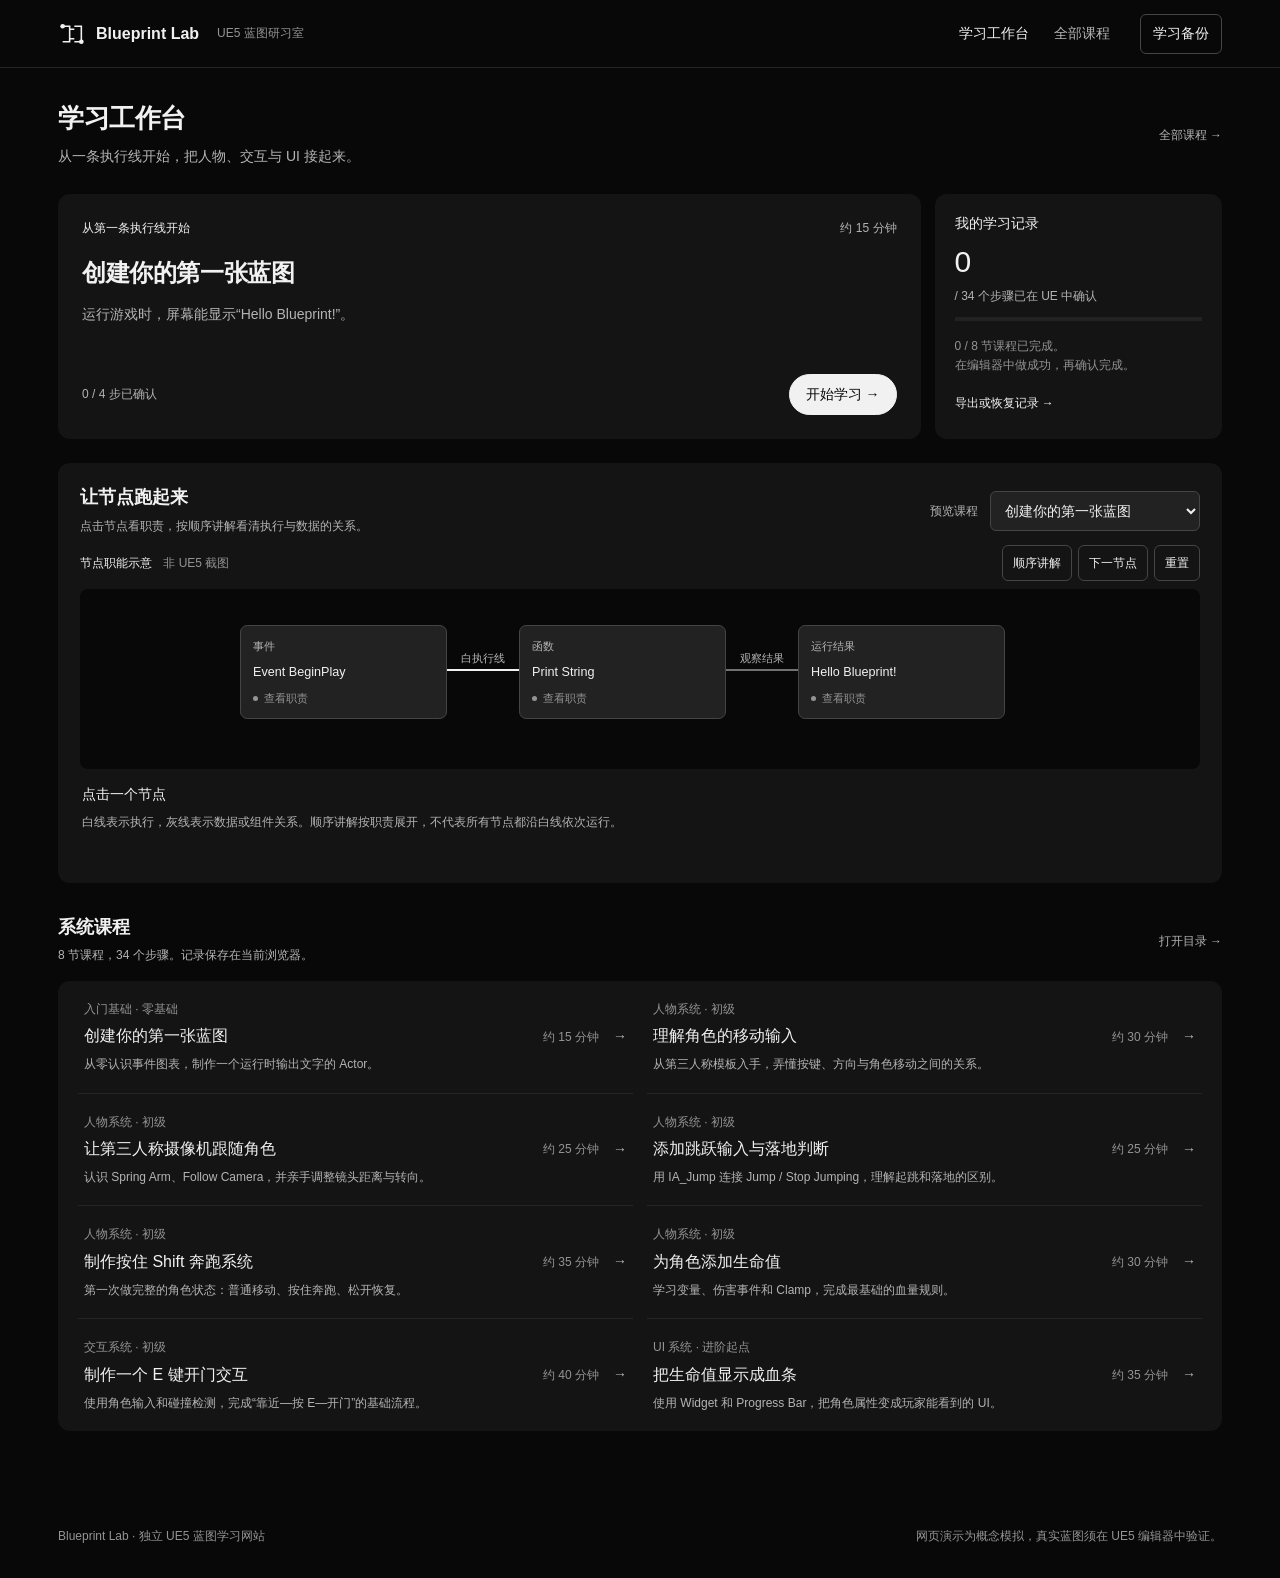
==== commit d3d73590: "Add dynamic Blueprint Lab learning workbench Add step navigation, interactive node explanations and " ====
--- a/index.html
+++ b/index.html
@@ -1,6 +1,2 @@
-<!doctype html><html lang="zh-CN"><head><meta charset="utf-8"><meta name="viewport" content="width=device-width,initial-scale=1"><meta name="theme-color" content="#080808"><meta name="description" content="UE5 Blueprint Lab：从零基础出发，逐步掌握 Unreal Engine 蓝图、人物系统和交互系统。独立开放的教程网站。"><title>学习工作台 — Blueprint Lab</title><link rel="icon" href="favicon.svg" type="image/svg+xml"><link rel="stylesheet" href="style.css?v=2.2"></head><body data-page="home">
-<header class="site-header"><nav class="wrap nav" aria-label="主导航"><a class="brand" href="index.html"><svg class="brand-logo" viewBox="0 0 36 36" fill="none" aria-hidden="true"><path d="M6 8h9v20H6M21 8h9v20h-9M15 12h6m-6 12h6" stroke="currentColor" stroke-width="2"/><circle cx="6" cy="8" r="3" fill="currentColor"/><circle cx="30" cy="28" r="3" fill="currentColor"/></svg><span>Blueprint Lab</span><small>UE5 蓝图研习室</small></a><div class="nav-links"><a class="active" href="index.html">首页</a><a href="courses.html">全部课程</a><a href="courses.html?module=人物系统">人物系统</a><a href="courses.html?module=交互系统">交互系统</a></div><a class="nav-mobile" href="courses.html">课程目录</a><a class="nav-action" href="courses.html">课程目录 →</a></nav></header>
-<main class="wrap workbench"><div class="workspace-title"><div><h1>学习工作台</h1><p>UE5 蓝图实践。选一课，回到编辑器，做出能运行的结果。</p></div><a class="text-link" href="courses.html">全部课程 →</a></div><div class="home-continue" id="learning-return"><section class="focus-lesson"><div class="focus-context"><span>从第一节实战开始</span><span>约 15 分钟</span></div><h2>创建你的第一张蓝图</h2><p>从零认识事件图表，制作一个运行时输出文字的 Actor。</p><a class="btn btn-primary" href="lesson.html?id=first-blueprint">进入第一课 →</a></section></div><section class="course-directory" aria-labelledby="home-course-title"><div class="section-heading"><div><h2 id="home-course-title">系统课程</h2><p>从事件和变量开始，再把人物、交互与 UI 接起来。</p></div><a class="text-link" href="courses.html">8 节课程 →</a></div><div id="home-courses" class="course-grid"><a class="course-card" href="lesson.html?id=first-blueprint"><div class="course-identity"><span class="card-meta">入门基础 · 零基础</span><h3>创建你的第一张蓝图</h3><p>从零认识事件图表，制作一个运行时输出文字的 Actor。</p></div><span class="course-state">约 15 分钟</span><span class="course-arrow" aria-hidden="true">→</span></a><a class="course-card" href="lesson.html?id=character-move"><div class="course-identity"><span class="card-meta">人物系统 · 初级</span><h3>理解角色的移动输入</h3><p>从第三人称模板入手，弄懂按键、方向与角色移动之间的关系。</p></div><span class="course-state">约 30 分钟</span><span class="course-arrow" aria-hidden="true">→</span></a><a class="course-card" href="lesson.html?id=camera-follow"><div class="course-identity"><span class="card-meta">人物系统 · 初级</span><h3>让第三人称摄像机跟随角色</h3><p>认识 Spring Arm、Follow Camera，并亲手调整镜头距离与转向。</p></div><span class="course-state">约 25 分钟</span><span class="course-arrow" aria-hidden="true">→</span></a><a class="course-card" href="lesson.html?id=character-jump"><div class="course-identity"><span class="card-meta">人物系统 · 初级</span><h3>添加跳跃输入与落地判断</h3><p>用 IA_Jump 连接 Jump / Stop Jumping，理解起跳和落地的区别。</p></div><span class="course-state">约 25 分钟</span><span class="course-arrow" aria-hidden="true">→</span></a><a class="course-card" href="lesson.html?id=character-sprint"><div class="course-identity"><span class="card-meta">人物系统 · 初级</span><h3>制作按住 Shift 奔跑系统</h3><p>第一次做完整的角色状态：普通移动、按住奔跑、松开恢复。</p></div><span class="course-state">约 35 分钟</span><span class="course-arrow" aria-hidden="true">→</span></a><a class="course-card" href="lesson.html?id=health-variables"><div class="course-identity"><span class="card-meta">人物系统 · 初级</span><h3>为角色添加生命值</h3><p>学习变量、伤害事件和 Clamp，完成最基础的血量规则。</p></div><span class="course-state">约 30 分钟</span><span class="course-arrow" aria-hidden="true">→</span></a><a class="course-card" href="lesson.html?id=door-interaction"><div class="course-identity"><span class="card-meta">交互系统 · 初级</span><h3>制作一个 E 键开门交互</h3><p>使用角色输入和碰撞检测，完成“靠近—按 E—开门”的基础流程。</p></div><span class="course-state">约 40 分钟</span><span class="course-arrow" aria-hidden="true">→</span></a><a class="course-card" href="lesson.html?id=health-ui"><div class="course-identity"><span class="card-meta">UI 系统 · 进阶起点</span><h3>把生命值显示成血条</h3><p>使用 Widget 和 Progress Bar，把角色属性变成玩家能看到的 UI。</p></div><span class="course-state">约 35 分钟</span><span class="course-arrow" aria-hidden="true">→</span></a></div></section><section class="practice-guide" aria-labelledby="guide-title"><h2 id="guide-title">每节课怎么练</h2><p>先看目标与执行路径，回到 UE 逐步搭建，再对照结果和自测题检查。手机实验台帮助理解输入、条件与输出。</p><a href="lesson.html?id=first-blueprint">打开第一节课 →</a></section></main>
-<footer class="site-footer"><div class="wrap footer-inner"><div><strong>Blueprint Lab</strong> · 独立 UE5 蓝图学习网站</div><div>本项目为独立教学示例，与 Epic Games 无官方关联。</div></div></footer>
-<noscript><div class="noscript">请开启 JavaScript 来浏览课程卡片；你也可以直接打开 <a href="lesson.html?id=first-blueprint">第一课</a>。</div></noscript><script src="data.js?v=2" defer></script><script src="app.js?v=2.2" defer></script></body></html>
-
+<!doctype html>
+<html lang="zh-CN"><head><meta charset="utf-8"><meta name="viewport" content="width=device-width,initial-scale=1"><meta name="theme-color" content="#080808"><meta name="description" content="Blueprint Lab：交互式 UE5 蓝图学习工作台。8 节课程、34 个步骤，节点讲解、引脚说明与概念实验。"><title>学习工作台 — Blueprint Lab</title><link rel="icon" href="favicon.svg" type="image/svg+xml"><link rel="stylesheet" href="style.css?v=3.0.0"><link rel="stylesheet" href="dynamic.css?v=3.0.0"></head><body data-page="home"><a class="skip-link" href="#main-content">跳到学习内容</a><header class="site-header"><nav class="wrap nav" aria-label="主导航"><a class="brand" href="index.html"><svg class="brand-logo" viewBox="0 0 36 36" fill="none" aria-hidden="true"><path d="M6 8h9v20H6M21 8h9v20h-9M15 12h6m-6 12h6" stroke="currentColor" stroke-width="2"/><circle cx="6" cy="8" r="3" fill="currentColor"/><circle cx="30" cy="28" r="3" fill="currentColor"/></svg><span>Blueprint Lab</span><small>UE5 蓝图研习室</small></a><div class="nav-links"><a class="active" aria-current="page" href="index.html">学习工作台</a><a  href="courses.html">全部课程</a></div><a class="nav-mobile" href="courses.html">课程目录</a><button class="backup-trigger" type="button" data-open-backup>学习备份</button></nav></header><main class="wrap workbench" id="main-content" tabindex="-1"><div class="workspace-title"><div><h1>学习工作台</h1><p>从一条执行线开始，把人物、交互与 UI 接起来。</p></div><a class="text-link" href="courses.html">全部课程 →</a></div><div class="home-continue" id="learning-return"></div><section class="home-live" aria-labelledby="live-title"><div class="section-heading"><div><h2 id="live-title">让节点跑起来</h2><p>点击节点看职责，按顺序讲解看清执行与数据的关系。</p></div><label class="course-picker">预览课程<select id="preview-course"></select></label></div><div id="home-graph"></div></section><section class="course-directory" aria-labelledby="home-course-title"><div class="section-heading"><div><h2 id="home-course-title">系统课程</h2><p>8 节课程，34 个步骤。记录保存在当前浏览器。</p></div><a class="text-link" href="courses.html">打开目录 →</a></div><div id="home-courses" class="course-grid"></div></section></main><footer class="site-footer"><div class="wrap footer-inner"><span>Blueprint Lab · 独立 UE5 蓝图学习网站</span><span>网页演示为概念模拟，真实蓝图须在 UE5 编辑器中验证。</span></div></footer><dialog id="backup-dialog" aria-labelledby="backup-title"><div class="dialog-head"><h2 id="backup-title">备份学习记录</h2><button type="button" data-close-backup>关闭</button></div><p>导出步骤勾选、阅读位置与笔记，换设备后可导入。记录只保存在你的浏览器与导出文件中。</p><div class="backup-actions"><button type="button" class="btn btn-primary" id="export-progress">导出备份</button><label class="btn btn-secondary" for="import-progress">选择备份文件</label><input class="sr-only" type="file" id="import-progress" accept=".json,application/json"></div><details class="paste-backup"><summary>也可以粘贴备份内容</summary><label for="backup-json">备份 JSON</label><textarea id="backup-json" rows="4" maxlength="200000" placeholder="粘贴本站导出的完整 JSON 内容"></textarea><button class="btn btn-secondary" type="button" id="restore-pasted">校验并恢复</button></details><p class="backup-help">导入会合并已完成步骤；已有笔记保留，不同内容追加到末尾。</p><p id="backup-feedback" role="status" aria-live="polite"></p></dialog><div id="storage-feedback" class="storage-feedback" role="status" hidden></div><noscript><p class="noscript">请开启 JavaScript 以使用课程、节点讲解与实验台。</p></noscript><script src="data.js?v=3.0.0" defer></script><script src="backup.js?v=3.0.0" defer></script><script src="app.js?v=3.0.0" defer></script><script src="graph.js?v=3.0.0" defer></script></body></html>
--- a/dynamic.css
+++ b/dynamic.css
@@ -0,0 +1,195 @@
+/* True-black flat · seed 1929657558. Same brand palette, with functional motion only.
+   1220 frame - 56 gutters - 224 sidebar - 24 gap = 916px learning canvas. */
+[hidden]{display:none!important}
+.sr-only{position:absolute;width:1px;height:1px;padding:0;margin:-1px;overflow:hidden;clip-path:inset(50%);white-space:nowrap;border:0}
+.skip-link{position:fixed;top:8px;left:16px;transform:translateY(-150%);z-index:100;background:var(--text);color:var(--bg);padding:8px 14px;border-radius:6px}
+.skip-link:focus{transform:none}
+.nav-links{margin-left:auto}
+.backup-trigger,.graph-actions button,.step-pager button,.dialog-head button{background:transparent;color:var(--text);border:1px solid var(--line2);border-radius:6px;padding:7px 12px;min-height:40px}
+.backup-trigger:hover,.graph-actions button:hover,.step-pager button:hover,.dialog-head button:hover{background:var(--panel-2)}
+button:disabled{color:var(--muted);opacity:.6}
+.text-button{background:none;border:0;color:var(--text);padding:0;min-height:40px;text-align:left}
+.home-live{margin:24px 0 32px;background:var(--panel);border-radius:12px;padding:22px}
+.home-live .section-heading{margin-bottom:8px}
+.section-heading h2{font-size:18px}
+.section-heading p{margin:5px 0 0}
+.course-picker,.graph-picker{display:flex;gap:12px;align-items:center;color:var(--muted);font-size:12px}
+select{background:var(--panel-2);color:var(--text);font:inherit;padding:8px 10px;border:1px solid var(--line2);border-radius:6px;min-height:40px;max-width:100%}
+.course-picker select{max-width:260px;font-size:14px}
+.course-directory{margin-bottom:40px}
+.practice-record p{margin-bottom:4px}
+.practice-record .text-button{font-size:12px;margin-top:auto}
+.page-top{padding-top:32px}
+.lesson-layout{grid-template-columns:224px minmax(0,1fr);gap:24px}
+.lesson-sidebar{min-width:0}
+.lesson-head h1{font-size:26px}
+.lesson-head{margin-bottom:20px}
+.lesson-head>p{margin-bottom:12px}
+.lesson-meta{gap:16px}
+.step-workbench{background:var(--panel);border-radius:12px;margin-bottom:20px;overflow:hidden}
+.step-navigation{display:flex;padding:12px;gap:8px;border-bottom:1px solid var(--line);overflow-x:auto}
+.step-navigation button{display:flex;align-items:center;gap:8px;border:0;background:transparent;color:var(--muted);padding:8px 10px;min-height:44px;border-radius:6px;flex:1;min-width:0;font-size:12px;text-align:left;line-height:1.5}
+.step-navigation button>span:first-child{flex:none;display:grid;place-items:center;width:24px;height:24px;border:1px solid var(--line2);border-radius:50%;font-size:12px}
+.step-navigation .step-current{background:var(--panel-2);color:var(--text)}
+.step-navigation .step-done>span:first-child{background:var(--text);color:var(--bg);border-color:var(--text)}
+.active-step{padding:20px 22px}
+.step-counter-label{font-size:12px;color:var(--muted);margin-bottom:6px}
+.active-step h2{font-size:18px;margin-bottom:10px}
+.active-step>p{margin-bottom:10px;max-width:75ch}
+.step-hint{font-size:12px;color:var(--dim)}
+.step-actions{display:flex;justify-content:space-between;gap:12px;align-items:center;margin-top:16px}
+.complete-control{display:flex;gap:10px;align-items:center;min-height:44px;font-size:12px;cursor:pointer}
+.complete-control input{accent-color:var(--accent);width:18px;height:18px;flex:none}
+.step-pager{display:flex;gap:8px;flex:none}
+.step-pager button{font-size:12px}
+.workspace-panel{background:var(--panel);border-radius:12px;overflow:hidden;margin-bottom:24px}
+.workspace-tabs{display:flex;gap:4px;border-bottom:1px solid var(--line);padding:0 14px;overflow-x:auto}
+.workspace-tabs button{min-height:48px;padding:8px 12px;white-space:nowrap;color:var(--muted);font-size:12px;border:0;border-bottom:2px solid transparent;background:none}
+.workspace-tabs button[aria-selected=true]{color:var(--text);border-bottom-color:var(--text)}
+#panel-graph{padding:16px}
+.graph-toolbar{display:flex;align-items:center;justify-content:space-between;gap:12px;margin-bottom:8px}
+.diagram-label{font-size:12px;color:var(--text)}
+.diagram-label span{display:inline-block;color:var(--dim);margin-left:8px}
+.graph-actions{display:flex;gap:6px;flex:none}
+.graph-actions button{font-size:12px;padding:6px 10px;min-height:36px}
+.graph-scroll{overflow:auto;border-radius:8px;background:var(--bg);overscroll-behavior-x:contain}
+.node-stage{position:relative;width:var(--graph-width);height:var(--graph-height);margin:auto}
+.graph-wires{position:absolute;inset:0;width:100%;height:100%;pointer-events:none}
+.wire-group path{fill:none;stroke:var(--dim);stroke-width:1.5;transition:stroke .18s}
+.wire-exec path{stroke:var(--text);stroke-width:2}
+.wire-group text{fill:var(--muted);font:12px var(--font);paint-order:stroke;stroke:var(--bg);stroke-width:5px;stroke-linejoin:round}
+.wire-active path{stroke:var(--accent);stroke-width:3}
+.wire-active text{fill:var(--accent)}
+.graph-node{position:absolute;left:var(--node-x);top:var(--node-y);width:230px;min-height:100px;border-radius:8px;background:var(--panel-2);border:1px solid var(--line2);color:var(--text);text-align:left;padding:12px 14px;display:flex;flex-direction:column;gap:7px;transition:border-color .18s,background .18s}
+.graph-node:hover{border-color:var(--muted)}
+.graph-node.node-selected{border-color:var(--text);background:var(--panel-3)}
+.node-type{font-size:12px;color:var(--muted)}
+.graph-node strong{font-size:14px;font-weight:500;overflow-wrap:anywhere}
+.node-port{font-size:12px;color:var(--dim);display:flex;align-items:center;gap:6px}
+.node-port i{width:6px;height:6px;border-radius:50%;background:var(--dim)}
+.node-selected .node-port i{background:var(--accent)}
+.node-inspector{padding:14px 2px 0;min-height:92px}
+.node-inspector strong{font-size:14px;font-weight:500}
+.node-inspector p{font-size:12px;color:var(--muted);margin:5px 0 0}
+.experiment-heading{display:flex;justify-content:space-between;align-items:center;gap:12px;margin:16px 0 10px;padding-top:16px;border-top:1px solid var(--line)}
+.experiment-heading h2{font-size:16px;margin:0}
+.experiment-heading span{font-size:12px;color:var(--dim)}
+.lab-widget{border:0;padding:16px;background:var(--panel-2);border-radius:8px;margin:0}
+.lab-status{align-items:flex-start;gap:12px;margin-bottom:14px}
+.lab-status strong{font-size:14px;overflow-wrap:anywhere}
+.lab-status>span{font-size:12px;flex:none}
+.lab-controls{flex-wrap:wrap;gap:8px;margin:14px 0}
+.lab-btn{background:transparent;color:var(--text);border:1px solid var(--line2);min-height:44px;padding:8px 14px;border-radius:6px;font-size:14px}
+.lab-btn:hover{background:var(--panel-3)}
+.lab-detail{font-size:12px;min-height:24px;margin:12px 0}
+.lab-disclaimer{font-size:12px;margin:8px 0 0;color:var(--dim)}
+.demo-console{background:var(--bg);border-radius:6px;padding:18px;display:flex;align-items:center;gap:18px;min-height:80px}
+.demo-console>span:first-child{color:var(--dim);font-size:12px}
+.demo-console strong{font:14px Consolas,monospace;color:var(--text)}
+.console-caret{color:var(--accent)}
+.demo-avatar{display:block;width:40px;height:64px;color:var(--text);transition:transform .35s cubic-bezier(.2,.8,.2,1)}
+.demo-avatar svg{width:100%;height:100%}
+.scene-caption{position:absolute;bottom:7px;left:12px;right:12px;color:var(--dim);font-size:12px;text-align:center}
+.movement-layout{display:grid;grid-template-columns:minmax(180px,1fr) 210px;gap:16px;align-items:center}
+.move-preview{height:160px;position:relative;background:var(--bg);border-radius:6px;display:grid;place-items:center}
+.heading-arrow{position:absolute;top:18px;right:25px;color:var(--accent);font-size:26px;line-height:1;transition:transform .22s}
+.lab-pad{display:grid;grid-template-columns:repeat(3,1fr);gap:6px;max-width:none}
+.lab-pad button{padding:6px;min-height:44px;font-size:12px}
+.range-label{display:flex;justify-content:space-between;gap:12px;color:var(--muted);font-size:12px;margin:12px 0 8px}
+input[type=range]{width:100%;accent-color:var(--accent);min-height:32px}
+.camera-demo,.jump-demo,.door-demo{background:var(--bg);height:150px;border-radius:6px;position:relative;overflow:hidden}
+.camera-demo{--arm:119px}
+.camera-demo .demo-avatar{position:absolute;left:30px;top:40px}
+.camera-link{position:absolute;left:75px;top:72px;width:var(--arm);height:1px;background:var(--accent)}
+.demo-camera{width:32px;height:24px;position:absolute;left:calc(75px + var(--arm));top:60px;color:var(--text)}
+.jump-demo .demo-avatar{position:absolute;left:calc(50% - 20px);bottom:27px}
+.ground-line{position:absolute;left:16px;right:16px;bottom:27px;height:1px;background:var(--line2)}
+.jump-demo.is-jumping .demo-avatar{transform:translateY(-48px)}
+.speed-gauge{padding:16px;background:var(--bg);border-radius:6px}
+.speed-gauge>span,.speed-scale{font-size:12px;color:var(--muted)}
+.speed-track{height:8px;background:var(--panel-3);margin:16px 0 8px;overflow:hidden}
+.speed-track i{display:block;width:100%;height:100%;background:var(--accent);transform-origin:left;transition:transform .25s}
+.speed-scale{display:flex;justify-content:space-between}
+.health-preview{padding:16px;background:var(--bg);border-radius:6px}
+.health-preview .lab-meter{height:12px;margin-bottom:12px;background:var(--panel-3);border-radius:2px}
+.health-preview .lab-meter>div{width:100%;height:100%;background:var(--accent);transform-origin:left;transition:transform .3s}
+#health-math{font-size:12px;color:var(--muted)}
+.hp-inputs{display:grid;grid-template-columns:1fr 1fr;gap:16px;margin-top:14px}
+.hp-inputs label{font-size:12px;color:var(--muted);display:flex;flex-direction:column;gap:6px;min-width:0}
+.hp-inputs input{width:100%;min-height:44px;border-radius:6px;border:1px solid var(--line2);background:var(--bg);color:var(--text);padding:8px;font-size:16px}
+.door-demo .demo-avatar{position:absolute;left:36px;top:32px}
+.door-demo.is-near .demo-avatar{transform:translateX(90px)}
+.interaction-zone{position:absolute;left:130px;top:24px;width:120px;height:84px;border:1px solid var(--line2);border-radius:6px}
+.door-hinge{position:absolute;top:96px;left:220px;width:7px;height:7px;border-radius:50%;background:var(--accent)}
+.door-leaf{position:absolute;bottom:2px;left:2px;width:7px;height:70px;background:var(--muted);transform-origin:bottom center;transition:transform .4s}
+.door-demo.is-open .door-leaf{transform:rotate(90deg)}
+.material-content{padding:22px}
+.material-content h2{font-size:18px}
+.material-content h3{font-size:16px;margin:22px 0 10px}
+.material-content li{margin:8px 0;color:var(--muted);overflow-wrap:anywhere}
+.material-focus{font-size:12px}
+.material-focus button{border:0;background:none;color:var(--text);min-height:36px;text-decoration:underline;text-underline-offset:4px}
+.material-notice{background:var(--panel-2);padding:12px;border-radius:6px;font-size:12px}
+.graph-picker{flex-direction:column;align-items:flex-start;margin:20px 0 10px;gap:6px}
+.graph-picker select{width:100%;font-size:14px}
+.graph-location{font-size:12px}
+.node-order{padding-left:22px;font-size:12px}
+.pin-list{margin:16px 0}
+.pin-row{display:grid;grid-template-columns:54px minmax(0,1fr);gap:12px;padding:14px 0;border-bottom:1px solid var(--line)}
+.pin-row>div{min-width:0;overflow-wrap:anywhere}
+.pin-kind{font-size:12px;color:var(--dim)}
+.pin-row strong{font-size:14px;font-weight:400}
+.pin-arrow{display:inline-block;margin:0 10px;color:var(--accent)}
+.pin-row p{font-size:12px;margin:6px 0 0}
+.parameter-entry{padding:12px 0;border-bottom:1px solid var(--line)}
+.parameter-entry>span{display:block;font-size:12px;color:var(--dim);margin-top:5px}
+.parameter-entry p{font-size:12px;margin:5px 0 0}
+.material-content details,.lesson-reference details{border-top:1px solid var(--line);padding:14px 0}
+summary{cursor:pointer;min-height:36px}
+.capture-task summary{display:flex;justify-content:space-between;align-items:center;gap:12px;list-style:none}
+.capture-task summary:before{content:'+';color:var(--muted);flex:none}
+.capture-task[open] summary:before{content:'−'}
+.capture-task summary>span:first-child{margin-right:auto}
+.pending-label{font-size:12px;color:var(--muted);white-space:nowrap;flex:none}
+.capture-task code{overflow-wrap:anywhere;font-size:12px}
+.lesson-reference{margin:20px 0}
+.lesson-reference details[open]>p{margin:12px 0}
+.table-scroll{overflow:auto;max-width:100%}
+.notes-block{margin:24px 0}
+.notes-block .section-heading{margin-bottom:10px}
+.notes-block .section-heading h2{font-size:16px;margin:0}
+#notes-status{font-size:12px;color:var(--dim)}
+#lesson-notes{display:block;width:100%;resize:vertical;min-height:100px;background:var(--panel);color:var(--text);border:1px solid var(--line2);border-radius:8px;padding:14px;font:14px/1.7 var(--font)}
+#lesson-notes::placeholder{color:var(--dim)}
+.completion h2{font-size:16px;margin-bottom:8px}
+.quiz-option{min-height:44px}
+dialog{color:var(--text);background:var(--panel);border:1px solid var(--line2);border-radius:12px;padding:24px;max-width:560px;width:calc(100% - 32px)}
+dialog::backdrop{background:rgba(0,0,0,.72)}
+.dialog-head{display:flex;align-items:center;justify-content:space-between;gap:20px;margin-bottom:16px}
+.dialog-head h2{font-size:20px;margin:0}
+.backup-actions{display:flex;flex-wrap:wrap;gap:12px;margin:20px 0}
+.backup-actions .btn{min-height:44px;cursor:pointer}
+.backup-help,#backup-feedback{font-size:12px}
+.paste-backup{margin-top:16px;padding-top:12px;border-top:1px solid var(--line)}
+.paste-backup label{display:block;margin:8px 0;font-size:12px;color:var(--muted)}
+.paste-backup textarea{width:100%;resize:vertical;min-height:100px;background:var(--bg);color:var(--text);border:1px solid var(--line2);border-radius:6px;padding:10px;font:14px/1.6 var(--font)}
+.paste-backup textarea::placeholder{color:var(--dim)}
+.paste-backup .btn{margin-top:10px;min-height:44px}
+.storage-feedback{position:fixed;left:16px;bottom:16px;right:16px;max-width:600px;background:var(--panel-2);border:1px solid var(--line2);border-radius:8px;padding:12px;z-index:90;font-size:12px}
+#course-results{margin-bottom:48px}
+@media(min-width:961px){.home-live .node-stage{zoom:.9}.home-live .graph-scroll{max-height:360px}.lesson-sidebar{top:90px}}
+@media(max-width:960px){.lesson-layout{grid-template-columns:1fr}.lesson-sidebar{position:static}.step-navigation button>span:last-child{display:none}.step-navigation button{justify-content:center}.home-live{padding:16px}.brand small{display:none}.nav-links{gap:20px}.course-picker{align-items:flex-start;flex-direction:column;gap:4px}.graph-scroll{max-height:360px}}
+@media(max-width:600px){.nav{gap:12px}.brand{font-size:14px;gap:7px}.brand-logo{width:24px;height:24px}.backup-trigger{margin-left:auto;font-size:12px;min-height:44px;padding:6px 9px}.nav-mobile{margin-left:auto;font-size:12px}.nav-links{display:none}.wrap{padding-left:16px;padding-right:16px}.workspace-title h1,.lesson-head h1{font-size:22px}.workspace-title{align-items:flex-start}.workspace-title .text-link{display:none}.home-continue{grid-template-columns:1fr}.focus-lesson,.practice-record{padding:18px}.practice-record{display:grid;grid-template-columns:1fr 1fr;column-gap:18px}.practice-record h2{grid-column:1/-1;margin-bottom:8px}.practice-record progress{grid-column:1/-1;margin:14px 0}.practice-record p{margin:0}.practice-record .text-button{align-self:end}.home-live .section-heading{display:block}.course-picker{margin-top:12px}.course-picker select{width:100%;max-width:none}.home-live{padding:16px}.graph-toolbar{align-items:flex-start;flex-wrap:wrap}.graph-actions{gap:6px;width:100%}.graph-actions button{min-height:44px;flex:1}.graph-scroll,.home-live .graph-scroll{overflow:visible;max-height:none;background:none}.node-stage,.home-live .node-stage{position:static;width:100%;height:auto;display:flex;flex-direction:column;gap:12px;margin:12px 0;zoom:1}.graph-wires{display:none}.graph-node{position:static;min-height:72px;width:100%;padding:10px 12px;gap:4px}.graph-node .node-type{font-size:12px}.graph-node strong{font-size:14px}.graph-node .node-port{display:none}.node-inspector{min-height:96px}.step-actions{align-items:stretch;flex-direction:column;gap:8px}.step-pager{justify-content:space-between}.step-pager button{min-height:44px}.active-step{padding:16px}.active-step>p{font-size:14px}.step-hint{font-size:12px!important}.workspace-tabs{padding:0 8px}.workspace-tabs button{padding:8px 10px}.experiment-heading{display:block}.experiment-heading span{display:block;margin-top:6px}.lab-status{display:flex;flex-direction:column;gap:5px}.lab-widget{padding:12px}.movement-layout{grid-template-columns:1fr}.move-preview{height:130px}.lab-pad{width:100%;max-width:260px;margin:auto}.lab-controls .lab-btn{flex:1;min-width:120px}.material-content{padding:16px}.pin-row{grid-template-columns:40px minmax(0,1fr);gap:8px}.pin-arrow{display:block;margin:4px 0}.material-content details{font-size:14px}.notes-block .section-heading{align-items:flex-start}.dialog-head h2{font-size:18px}#lesson-notes{font-size:16px}.camera-demo{max-width:100%}.footer-inner{gap:12px;align-items:flex-start}.hp-inputs{gap:12px}.demo-console{flex-wrap:wrap;gap:8px}.diagram-label span{margin-left:5px}}
+@media(prefers-reduced-motion:reduce){html{scroll-behavior:auto}*,*:before,*:after{animation:none!important;transition:none!important;scroll-behavior:auto!important}}
+.focus-lesson{display:flex;flex-direction:column}
+.focus-bottom{margin-top:auto;padding-top:12px}
+.practice-record{padding:20px}
+.practice-record h2{margin-bottom:8px}
+.practice-record progress{margin:12px 0}
+.practice-record p{margin:4px 0;font-size:12px;line-height:1.6}
+.practice-record .text-button{min-height:32px;margin-top:8px}
+.lesson-head{padding-bottom:16px}
+.lesson-meta{margin-top:12px}
+.crumbs{margin-bottom:14px}
+@media(max-width:600px){.practice-record{display:flex;padding:18px}.practice-record .record-value{margin:4px 0}.practice-record .record-value small{display:block;margin:2px 0 0}.practice-record .text-button{align-self:flex-start}.practice-record p{display:block}.focus-bottom{margin-top:8px}}
+@media(max-width:600px){.search,select,.paste-backup textarea{font-size:16px}}
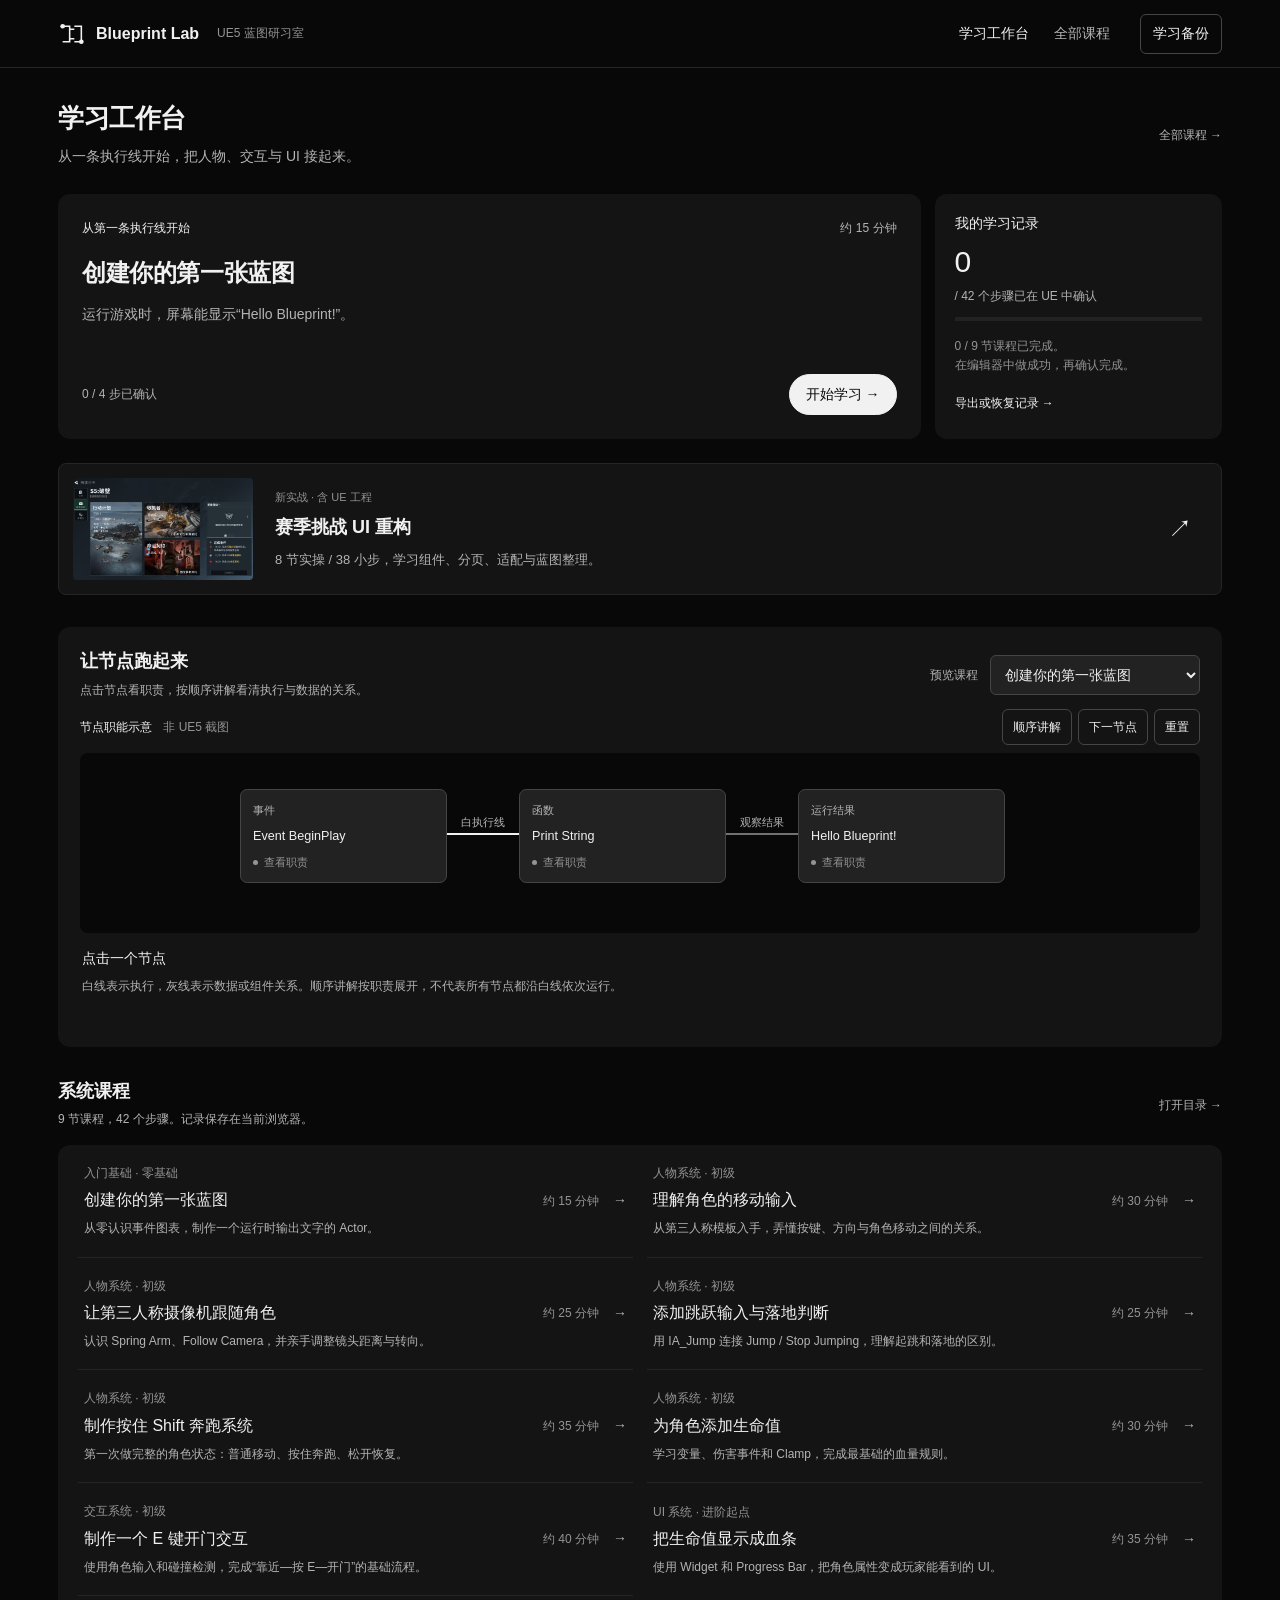
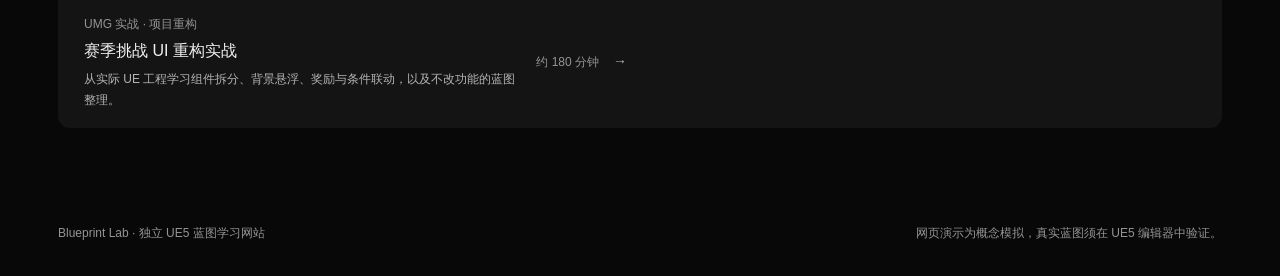
==== commit 0f6c89af: "Add season challenge UI refactoring course and UE project downloads" ====
--- a/index.html
+++ b/index.html
@@ -1,2 +1,2 @@
 <!doctype html>
-<html lang="zh-CN"><head><meta charset="utf-8"><meta name="viewport" content="width=device-width,initial-scale=1"><meta name="theme-color" content="#080808"><meta name="description" content="Blueprint Lab：交互式 UE5 蓝图学习工作台。8 节课程、34 个步骤，节点讲解、引脚说明与概念实验。"><title>学习工作台 — Blueprint Lab</title><link rel="icon" href="favicon.svg" type="image/svg+xml"><link rel="stylesheet" href="style.css?v=3.0.0"><link rel="stylesheet" href="dynamic.css?v=3.0.0"></head><body data-page="home"><a class="skip-link" href="#main-content">跳到学习内容</a><header class="site-header"><nav class="wrap nav" aria-label="主导航"><a class="brand" href="index.html"><svg class="brand-logo" viewBox="0 0 36 36" fill="none" aria-hidden="true"><path d="M6 8h9v20H6M21 8h9v20h-9M15 12h6m-6 12h6" stroke="currentColor" stroke-width="2"/><circle cx="6" cy="8" r="3" fill="currentColor"/><circle cx="30" cy="28" r="3" fill="currentColor"/></svg><span>Blueprint Lab</span><small>UE5 蓝图研习室</small></a><div class="nav-links"><a class="active" aria-current="page" href="index.html">学习工作台</a><a  href="courses.html">全部课程</a></div><a class="nav-mobile" href="courses.html">课程目录</a><button class="backup-trigger" type="button" data-open-backup>学习备份</button></nav></header><main class="wrap workbench" id="main-content" tabindex="-1"><div class="workspace-title"><div><h1>学习工作台</h1><p>从一条执行线开始，把人物、交互与 UI 接起来。</p></div><a class="text-link" href="courses.html">全部课程 →</a></div><div class="home-continue" id="learning-return"></div><section class="home-live" aria-labelledby="live-title"><div class="section-heading"><div><h2 id="live-title">让节点跑起来</h2><p>点击节点看职责，按顺序讲解看清执行与数据的关系。</p></div><label class="course-picker">预览课程<select id="preview-course"></select></label></div><div id="home-graph"></div></section><section class="course-directory" aria-labelledby="home-course-title"><div class="section-heading"><div><h2 id="home-course-title">系统课程</h2><p>8 节课程，34 个步骤。记录保存在当前浏览器。</p></div><a class="text-link" href="courses.html">打开目录 →</a></div><div id="home-courses" class="course-grid"></div></section></main><footer class="site-footer"><div class="wrap footer-inner"><span>Blueprint Lab · 独立 UE5 蓝图学习网站</span><span>网页演示为概念模拟，真实蓝图须在 UE5 编辑器中验证。</span></div></footer><dialog id="backup-dialog" aria-labelledby="backup-title"><div class="dialog-head"><h2 id="backup-title">备份学习记录</h2><button type="button" data-close-backup>关闭</button></div><p>导出步骤勾选、阅读位置与笔记，换设备后可导入。记录只保存在你的浏览器与导出文件中。</p><div class="backup-actions"><button type="button" class="btn btn-primary" id="export-progress">导出备份</button><label class="btn btn-secondary" for="import-progress">选择备份文件</label><input class="sr-only" type="file" id="import-progress" accept=".json,application/json"></div><details class="paste-backup"><summary>也可以粘贴备份内容</summary><label for="backup-json">备份 JSON</label><textarea id="backup-json" rows="4" maxlength="200000" placeholder="粘贴本站导出的完整 JSON 内容"></textarea><button class="btn btn-secondary" type="button" id="restore-pasted">校验并恢复</button></details><p class="backup-help">导入会合并已完成步骤；已有笔记保留，不同内容追加到末尾。</p><p id="backup-feedback" role="status" aria-live="polite"></p></dialog><div id="storage-feedback" class="storage-feedback" role="status" hidden></div><noscript><p class="noscript">请开启 JavaScript 以使用课程、节点讲解与实验台。</p></noscript><script src="data.js?v=3.0.0" defer></script><script src="backup.js?v=3.0.0" defer></script><script src="app.js?v=3.0.0" defer></script><script src="graph.js?v=3.0.0" defer></script></body></html>+<html lang="zh-CN"><head><meta charset="utf-8"><meta name="viewport" content="width=device-width,initial-scale=1"><meta name="theme-color" content="#080808"><meta name="description" content="Blueprint Lab：交互式 UE5 蓝图学习工作台。9 节课程、42 个步骤，节点讲解、引脚说明与概念实验。"><title>学习工作台 — Blueprint Lab</title><link rel="icon" href="favicon.svg" type="image/svg+xml"><link rel="stylesheet" href="style.css?v=3.0.0"><link rel="stylesheet" href="dynamic.css?v=3.0.0"><link rel="stylesheet" href="season.css?v=3.1.0"></head><body data-page="home"><a class="skip-link" href="#main-content">跳到学习内容</a><header class="site-header"><nav class="wrap nav" aria-label="主导航"><a class="brand" href="index.html"><svg class="brand-logo" viewBox="0 0 36 36" fill="none" aria-hidden="true"><path d="M6 8h9v20H6M21 8h9v20h-9M15 12h6m-6 12h6" stroke="currentColor" stroke-width="2"/><circle cx="6" cy="8" r="3" fill="currentColor"/><circle cx="30" cy="28" r="3" fill="currentColor"/></svg><span>Blueprint Lab</span><small>UE5 蓝图研习室</small></a><div class="nav-links"><a class="active" aria-current="page" href="index.html">学习工作台</a><a  href="courses.html">全部课程</a></div><a class="nav-mobile" href="courses.html">课程目录</a><button class="backup-trigger" type="button" data-open-backup>学习备份</button></nav></header><main class="wrap workbench" id="main-content" tabindex="-1"><div class="workspace-title"><div><h1>学习工作台</h1><p>从一条执行线开始，把人物、交互与 UI 接起来。</p></div><a class="text-link" href="courses.html">全部课程 →</a></div><div class="home-continue" id="learning-return"></div><section class="home-live" aria-labelledby="live-title"><div class="section-heading"><div><h2 id="live-title">让节点跑起来</h2><p>点击节点看职责，按顺序讲解看清执行与数据的关系。</p></div><label class="course-picker">预览课程<select id="preview-course"></select></label></div><div id="home-graph"></div></section><section class="course-directory" aria-labelledby="home-course-title"><div class="section-heading"><div><h2 id="home-course-title">系统课程</h2><p>9 节课程，42 个步骤。记录保存在当前浏览器。</p></div><a class="text-link" href="courses.html">打开目录 →</a></div><div id="home-courses" class="course-grid"></div></section></main><footer class="site-footer"><div class="wrap footer-inner"><span>Blueprint Lab · 独立 UE5 蓝图学习网站</span><span>网页演示为概念模拟，真实蓝图须在 UE5 编辑器中验证。</span></div></footer><dialog id="backup-dialog" aria-labelledby="backup-title"><div class="dialog-head"><h2 id="backup-title">备份学习记录</h2><button type="button" data-close-backup>关闭</button></div><p>导出步骤勾选、阅读位置与笔记，换设备后可导入。记录只保存在你的浏览器与导出文件中。</p><div class="backup-actions"><button type="button" class="btn btn-primary" id="export-progress">导出备份</button><label class="btn btn-secondary" for="import-progress">选择备份文件</label><input class="sr-only" type="file" id="import-progress" accept=".json,application/json"></div><details class="paste-backup"><summary>也可以粘贴备份内容</summary><label for="backup-json">备份 JSON</label><textarea id="backup-json" rows="4" maxlength="200000" placeholder="粘贴本站导出的完整 JSON 内容"></textarea><button class="btn btn-secondary" type="button" id="restore-pasted">校验并恢复</button></details><p class="backup-help">导入会合并已完成步骤；已有笔记保留，不同内容追加到末尾。</p><p id="backup-feedback" role="status" aria-live="polite"></p></dialog><div id="storage-feedback" class="storage-feedback" role="status" hidden></div><noscript><p class="noscript">请开启 JavaScript 以使用课程、节点讲解与实验台。</p></noscript><script src="data.js?v=3.0.0" defer></script><script src="season-data.js?v=3.1.0" defer></script><script src="backup.js?v=3.0.0" defer></script><script src="app.js?v=3.0.0" defer></script><script src="graph.js?v=3.1.0" defer></script><script src="season-project.js?v=3.1.0" defer></script></body></html>
--- a/season.css
+++ b/season.css
@@ -0,0 +1,6 @@
+.season-project,.season-home,.season-panel{--ink:var(--text);--paper:var(--bg);--white:var(--panel);--control:var(--line2);--faint:var(--dim)}
+.season-panel{background:var(--panel);border:1px solid var(--line);border-radius:8px;padding:24px;margin:24px 0}.season-panel h2{font-size:20px}.season-panel .small-label,.season-home .small-label{font-size:11px;color:var(--dim)}.season-table{width:100%;border-collapse:collapse;font-size:13px}.season-table th,.season-table td{padding:12px;border-bottom:1px solid var(--line);text-align:left;vertical-align:top}.season-table-wrap{overflow:auto}.season-micro{margin-top:22px;padding-top:20px;border-top:1px solid var(--line)}.season-micro ol{padding-left:24px}.season-micro li{padding:8px 0;color:var(--muted)}.season-micro li strong{color:var(--text);font-weight:500;display:block}.season-micro small{display:block;margin-top:5px}.season-pins{margin-top:20px}.season-pin-card{padding:16px 0;border-top:1px solid var(--line)}.season-pin-card code{color:var(--accent);overflow-wrap:anywhere}.season-pin-card dt{color:var(--dim);font-size:12px}.season-pin-card dd{margin:4px 0 12px;overflow-wrap:anywhere}.season-project .btn{display:inline-flex;align-items:center;justify-content:center;gap:7px}.season-project .secondary{background:transparent;border:1px solid var(--line2);color:var(--text);padding:8px 12px;border-radius:6px;min-height:40px}.season-project button:disabled{opacity:.45}.season-project mark{background:transparent;color:#e2c67a}.season-course-title{font-size:20px;margin:8px 0}.season-project p{overflow-wrap:anywhere}@media(max-width:640px){.season-panel{padding:18px 14px}.season-section-heading{align-items:flex-start;flex-direction:column}.season-table th,.season-table td{padding:8px;min-width:115px}}
+/* Bounded additions, inherit the site's existing light/dark tokens. */
+.season-section-heading{display:flex;align-items:center;justify-content:space-between;gap:16px}.season-section-heading h2{margin:6px 0}.season-metrics{display:grid;grid-template-columns:repeat(4,minmax(0,1fr));border-block:1px solid var(--line);margin:24px 0;gap:18px;padding:20px 0}.season-metrics>div{display:grid;gap:5px;min-width:0}.season-metrics strong{font-size:22px;font-weight:600;font-variant-numeric:tabular-nums;letter-spacing:-.5px}.season-metrics span{font-size:12px;color:var(--muted)}.season-gallery{margin:0}.season-gallery-controls{display:flex;gap:7px;flex-wrap:wrap;margin:0 0 12px}.season-gallery-controls button[aria-pressed=true]{border-color:var(--accent);background:var(--selected);color:var(--ink)}.season-gallery-image{display:flex;aspect-ratio:16/9;width:100%;overflow:hidden;background:#11181f;border:1px solid var(--control);border-radius:5px;align-items:center;justify-content:center}.season-gallery-image img{display:block;width:100%;height:100%;object-fit:contain}.season-gallery figcaption{display:flex;flex-wrap:wrap;gap:5px 16px;padding:12px 0;color:var(--muted);font-size:12px}.season-gallery figcaption strong{color:var(--ink);font-weight:500}.season-downloads{border-top:1px solid var(--line);margin-top:18px;padding-top:22px}.season-downloads h3{margin:0}.season-downloads p{color:var(--muted)}.season-download-actions{display:flex;flex-wrap:wrap;gap:10px;margin:16px 0}.season-downloads details{font-size:13px;margin-top:16px}.season-downloads ol{padding-left:22px;line-height:2}.season-progress-label{color:var(--faint);font-size:12px;margin:20px 0 0}.season-paging{background:var(--paper);border:1px solid var(--line);border-radius:7px;padding:20px;margin-top:18px}.season-paging-heading{display:flex;justify-content:space-between;gap:20px;align-items:center}.season-paging-heading h3{font-size:20px;margin:5px 0}.season-paging-heading>span{font-size:12px;color:var(--muted);white-space:nowrap}.season-reward-name{font-size:17px;margin:15px 0;color:var(--ink)}.season-paging-actions{display:flex;justify-content:space-between;align-items:center;gap:12px;margin:18px 0}.season-dots{display:flex;gap:7px}.season-dots span{width:10px;height:10px;border:1px solid var(--faint)}.season-dots .active{background:var(--ink);border-color:var(--ink)}.season-conditions{padding:18px 0 8px;border-top:1px solid var(--control);min-height:162px}.season-conditions ul{padding-left:20px}.season-conditions li{padding:5px 0;color:var(--muted)}.season-paging>a{font-size:12px}.season-paging>.small-text{margin-bottom:0;font-size:12px;color:var(--faint)}.season-evidence details{padding:14px 0}.season-evidence li{margin:9px 0}.season-home{display:flex;align-items:center;gap:22px;border:1px solid var(--line);background:var(--white);border-radius:8px;overflow:hidden;margin:24px 0 32px;padding:14px;color:var(--ink)}.season-home>img{width:180px;height:102px;object-fit:cover;border-radius:4px}.season-home>div{display:grid;gap:6px;min-width:0}.season-home strong{font-size:18px;font-weight:600}.season-home>div>span:last-child{font-size:13px;color:var(--muted)}.season-home-arrow{margin-left:auto;padding:0 15px;font-size:24px}.season-home:hover{border-color:var(--control)}body .case-card .season-cover{padding:0}body .case-card .season-cover img{width:100%;height:100%;object-fit:cover}body .case-card .season-cover .cover-caption{background:#111d;color:#fff;bottom:0;left:0;padding:4px 9px;width:100%;font-size:10px;position:absolute}
+@media(max-width:900px){.season-metrics{grid-template-columns:repeat(2,minmax(0,1fr))}.season-home>img{width:135px;height:90px}.season-home-arrow{display:none}}
+@media(max-width:640px){.season-section-heading{align-items:flex-start;flex-direction:column;gap:8px}.season-metrics{gap:18px 12px}.season-metrics strong{font-size:20px}.season-gallery-controls{gap:5px}.season-gallery-controls button{min-height:40px;padding:6px 10px;font-size:12px}.season-paging{padding:15px}.season-paging-actions button{padding:8px;font-size:12px;min-height:44px}.season-paging-heading{gap:10px}.season-paging-heading .small-label{font-size:10px}.season-conditions{min-height:196px}.season-home{gap:13px;margin:20px 0 25px;padding:12px}.season-home>img{width:92px;height:88px}.season-home strong{font-size:16px}.season-home>div>span:last-child{font-size:12px}.season-download-actions .button{width:100%;justify-content:center;min-height:44px}.season-downloads code{overflow-wrap:anywhere}}
